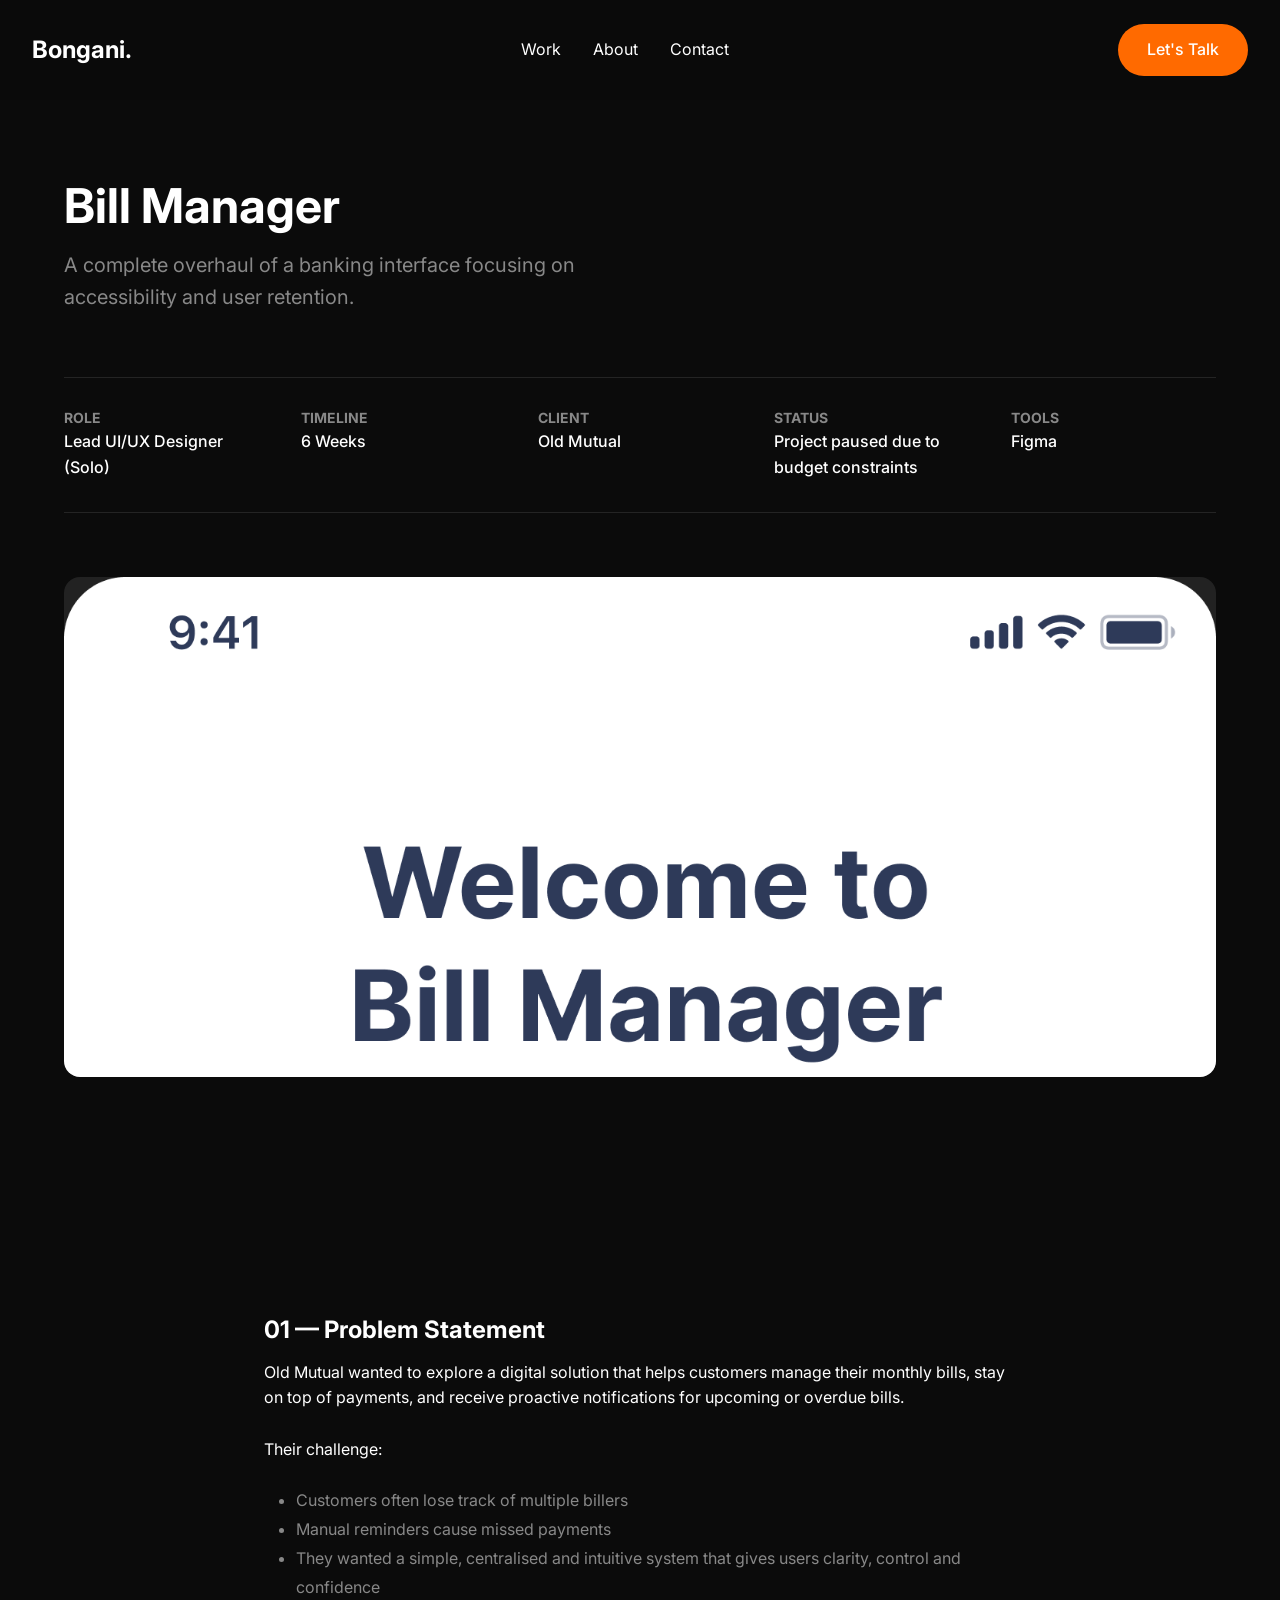
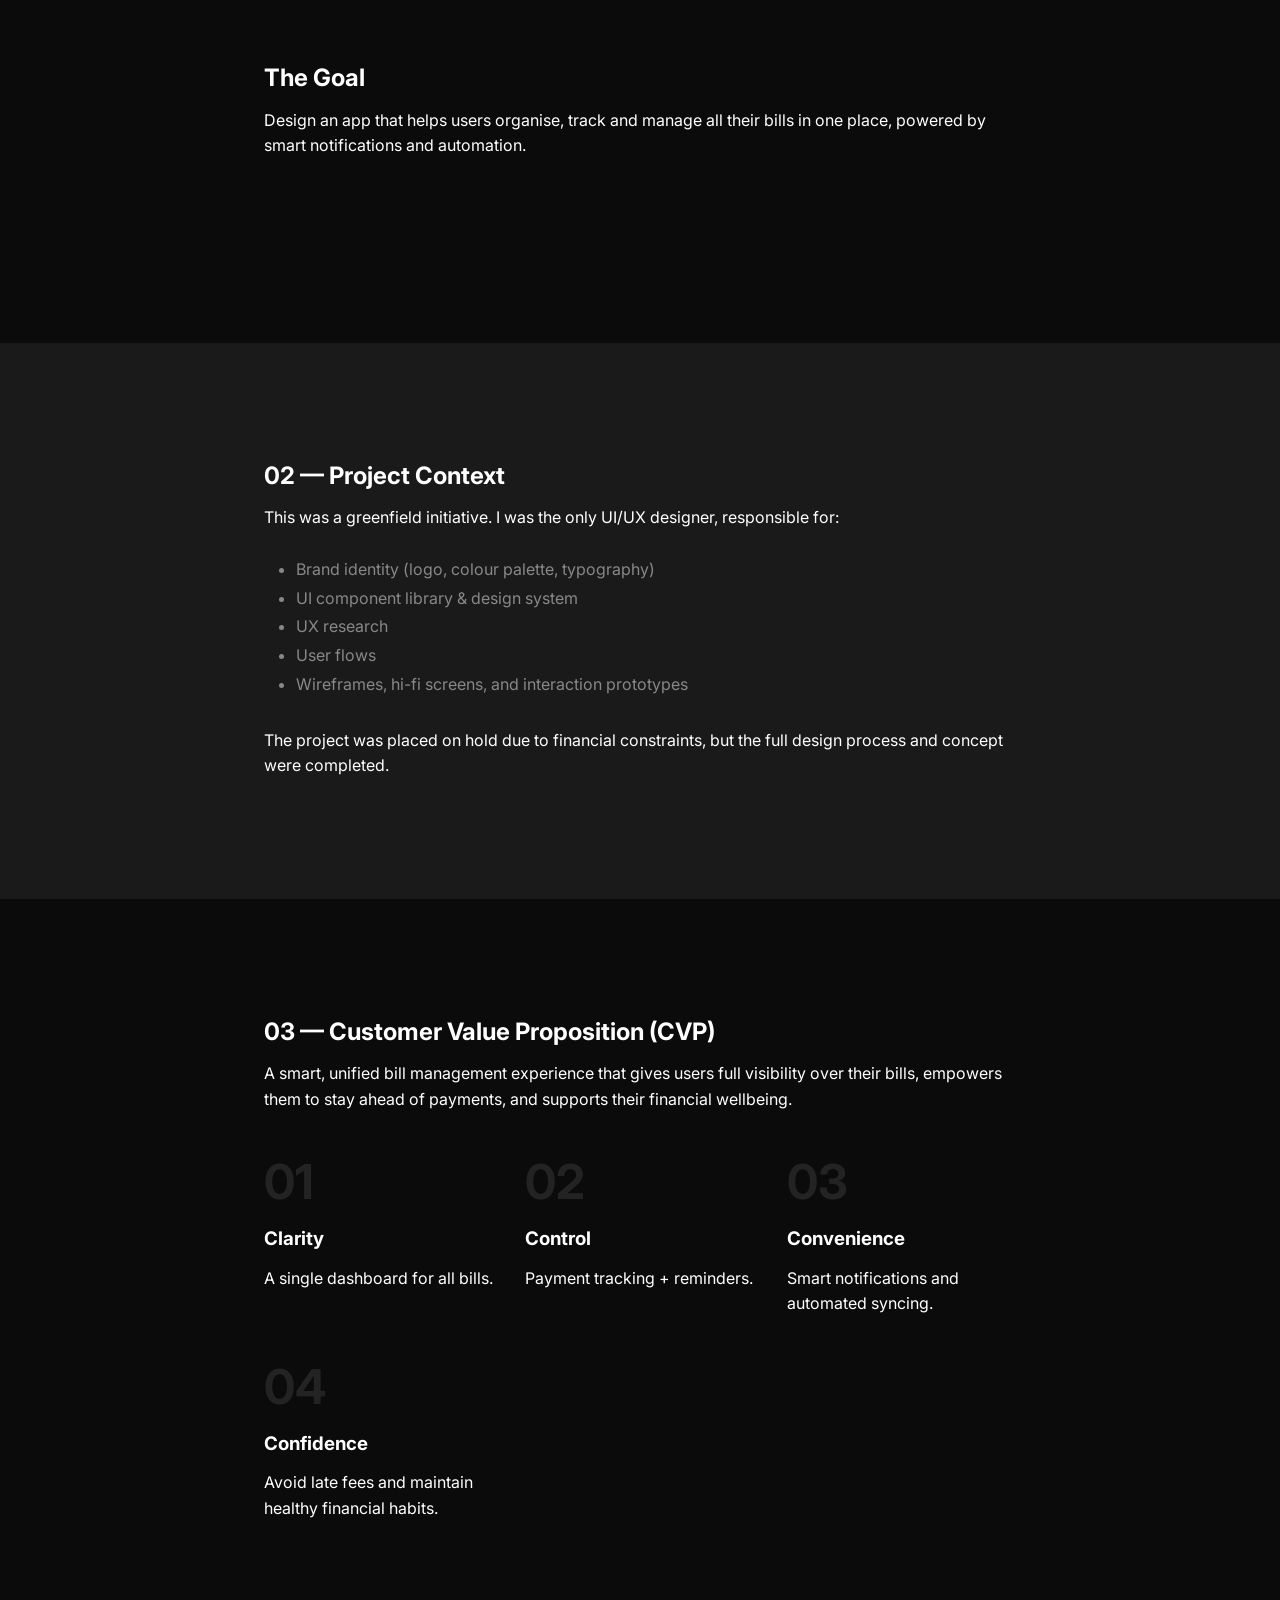
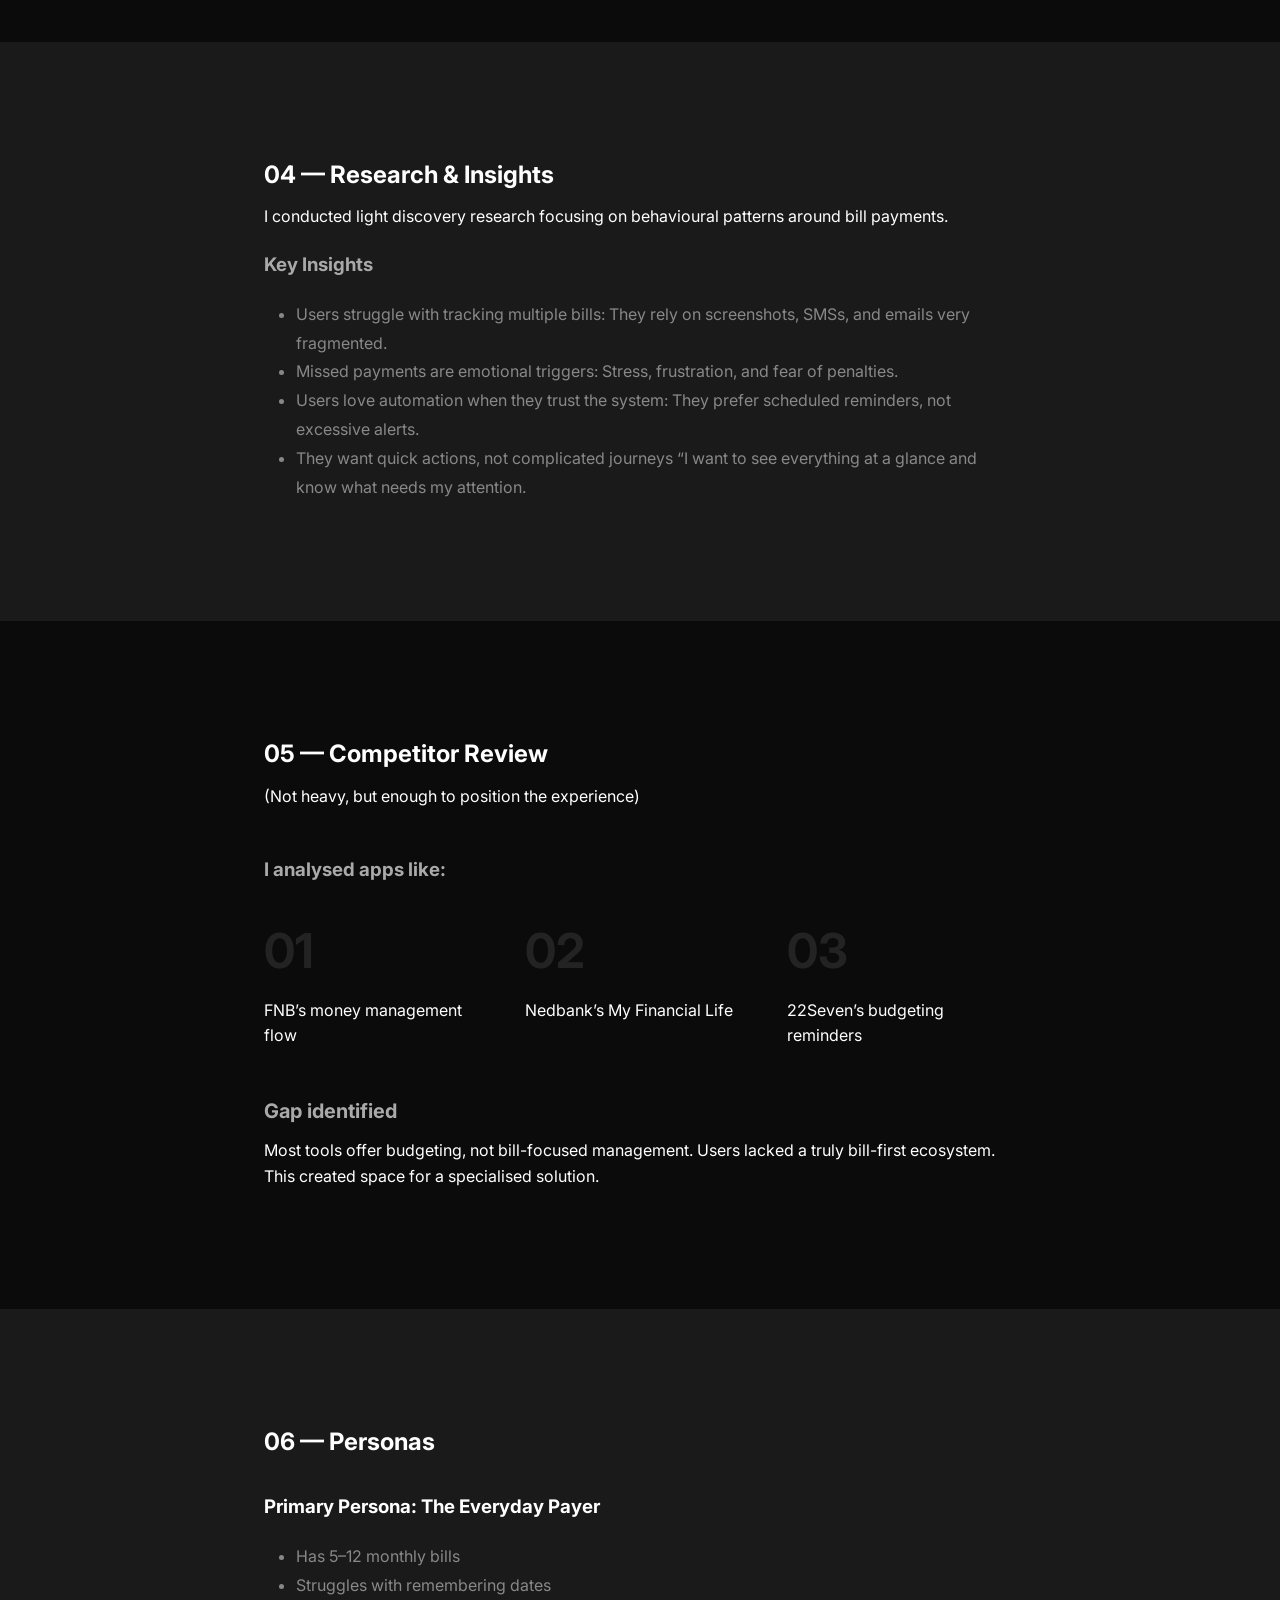
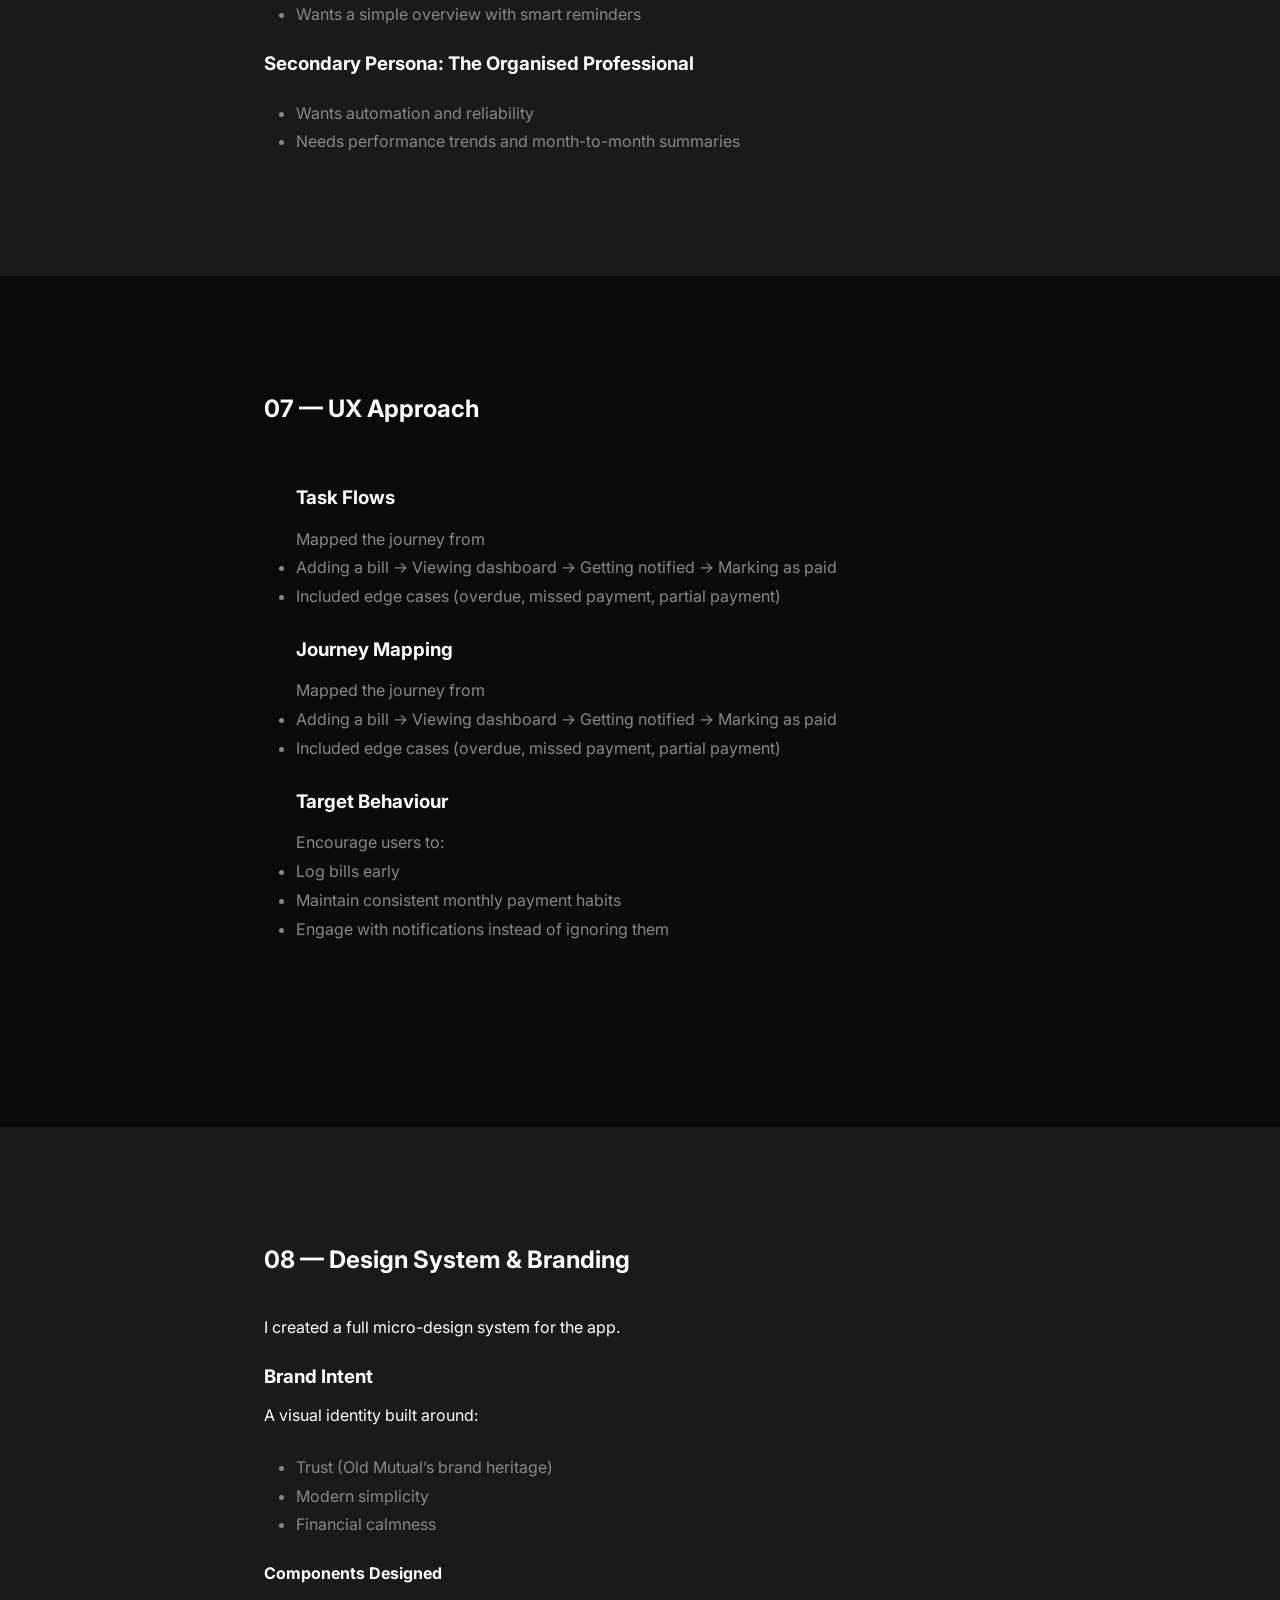
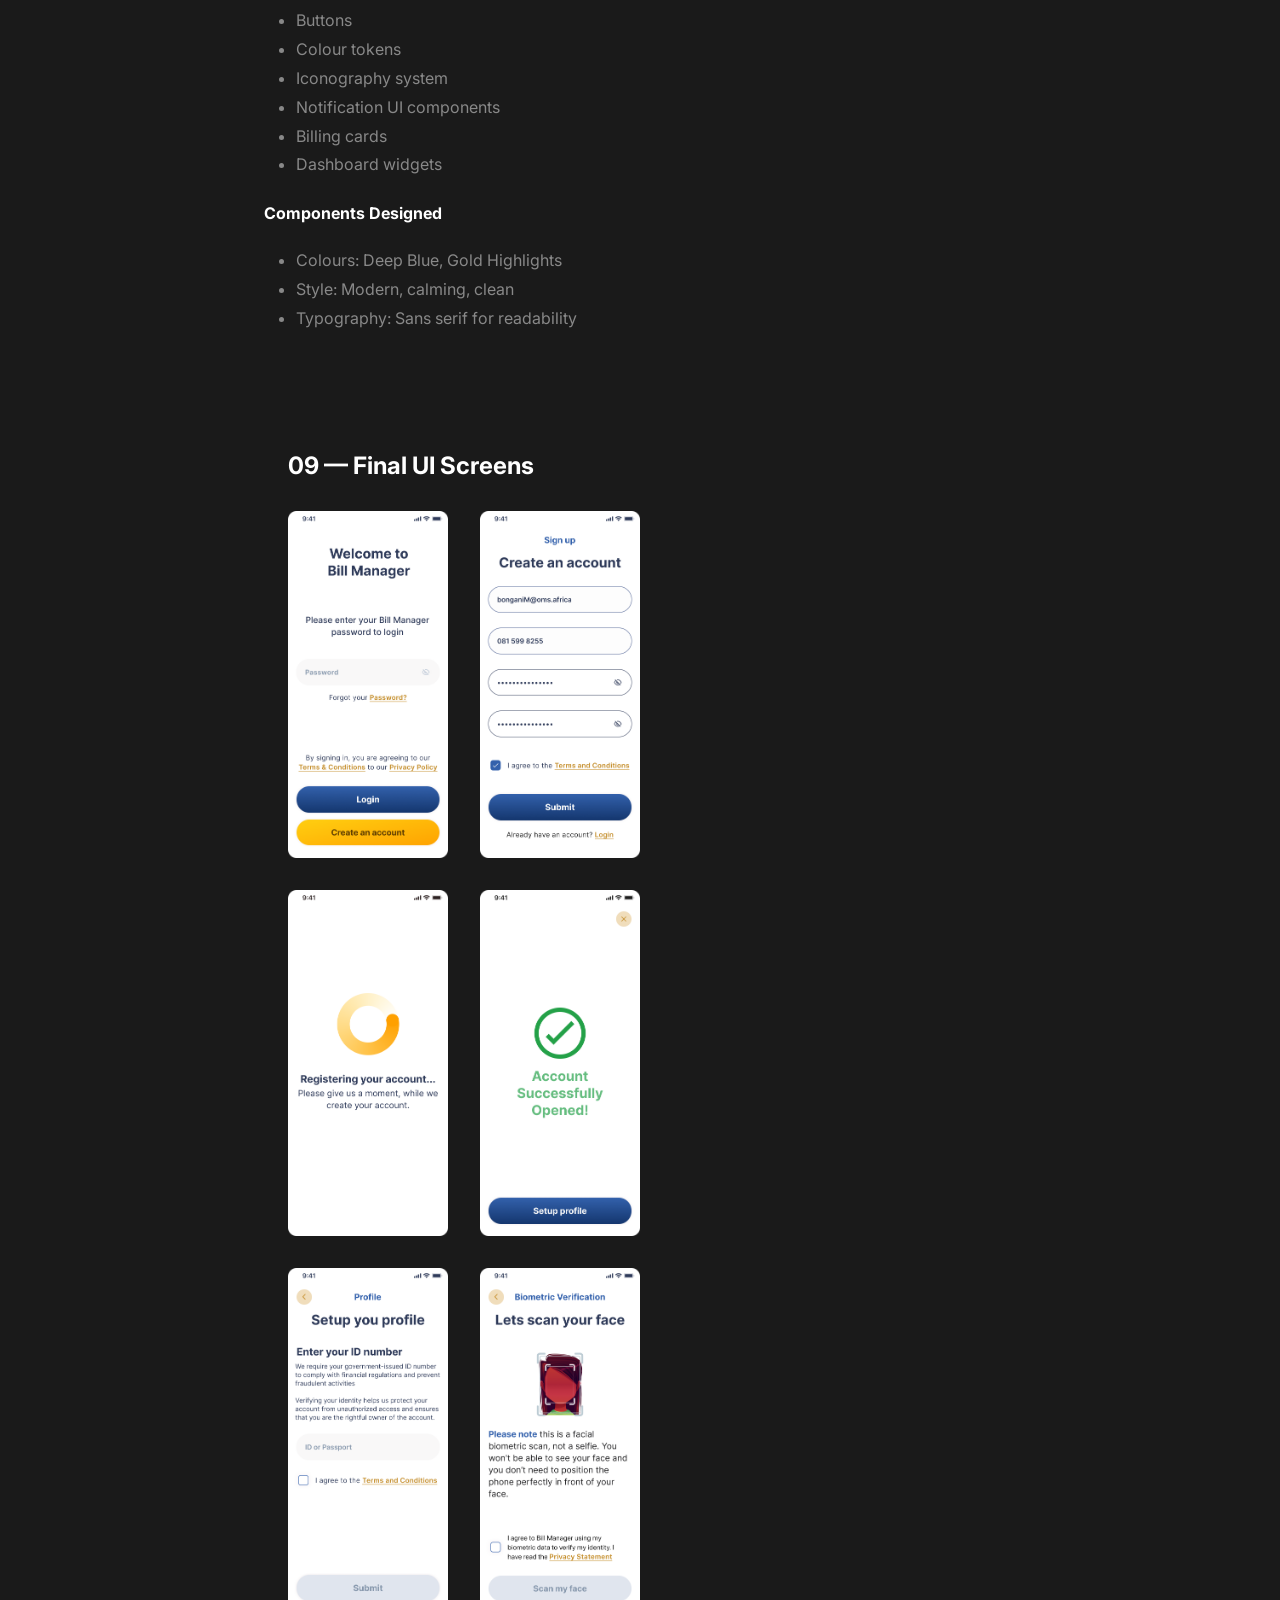
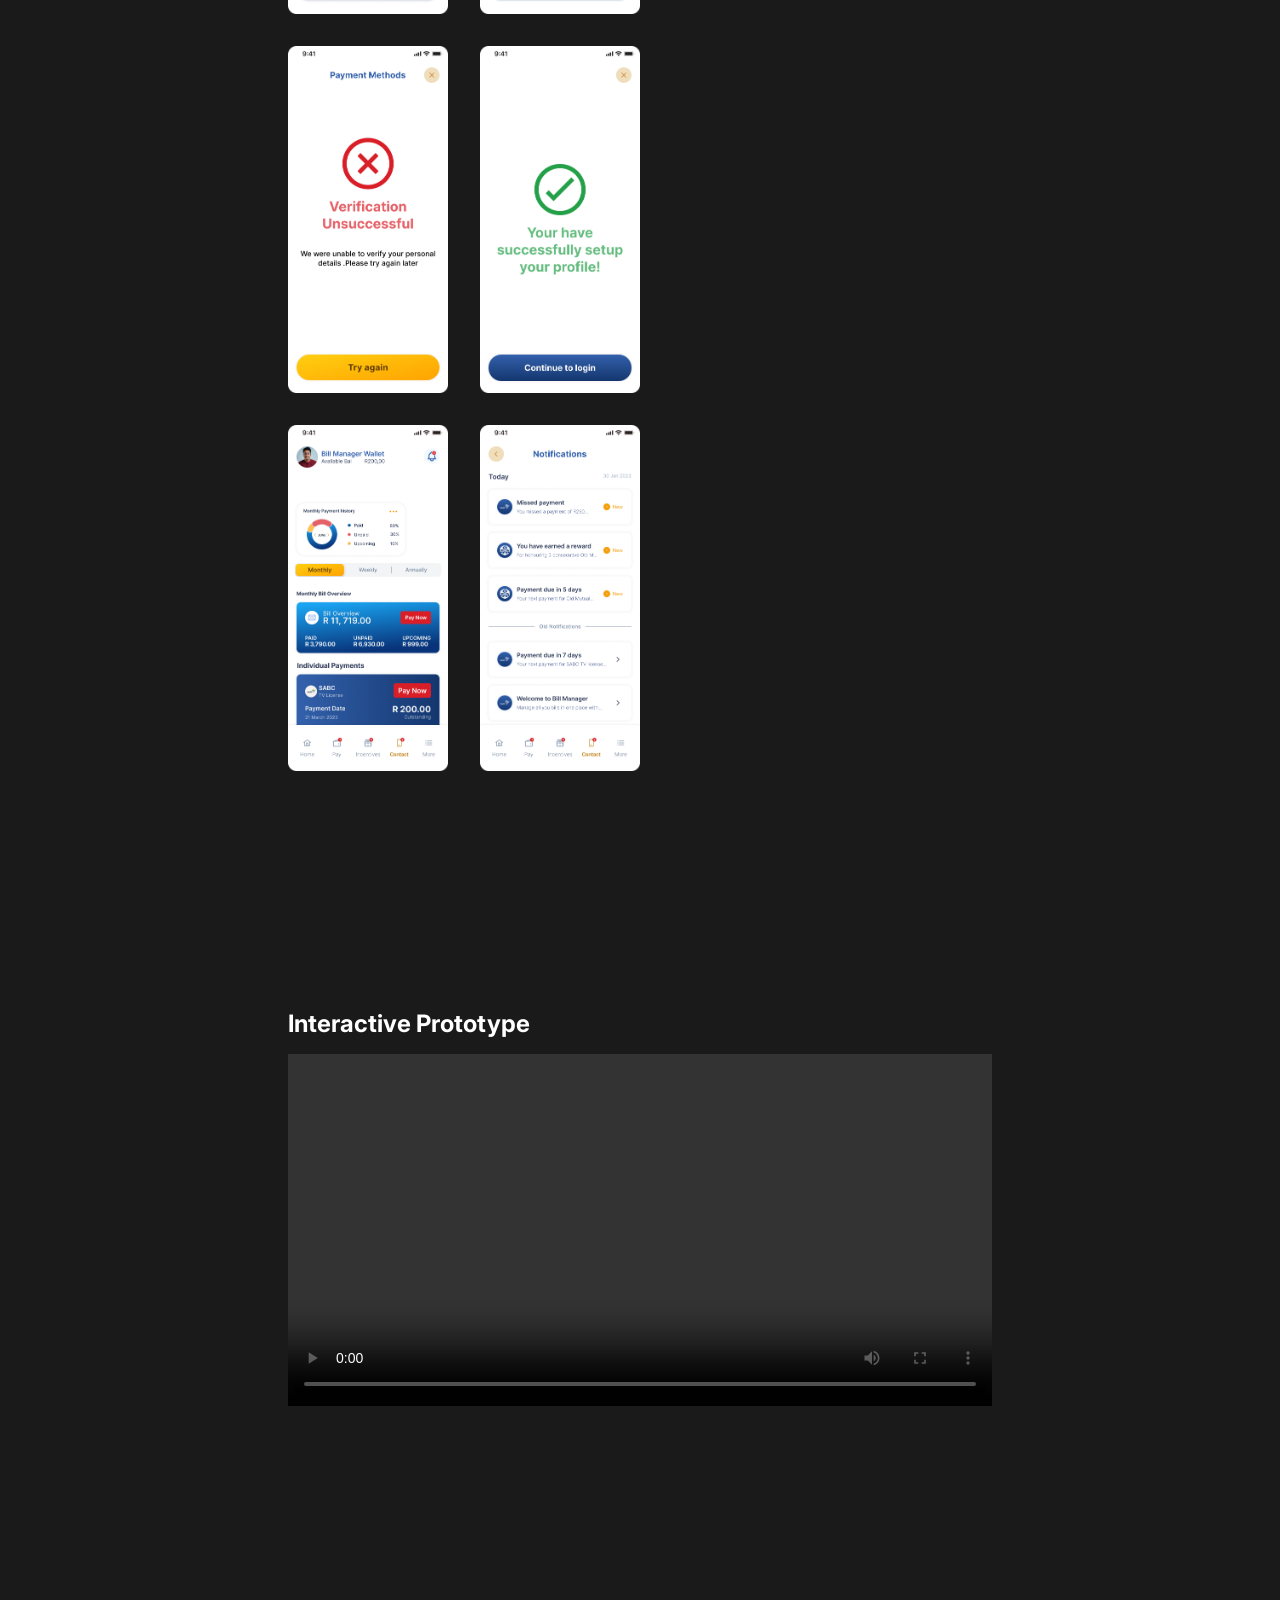
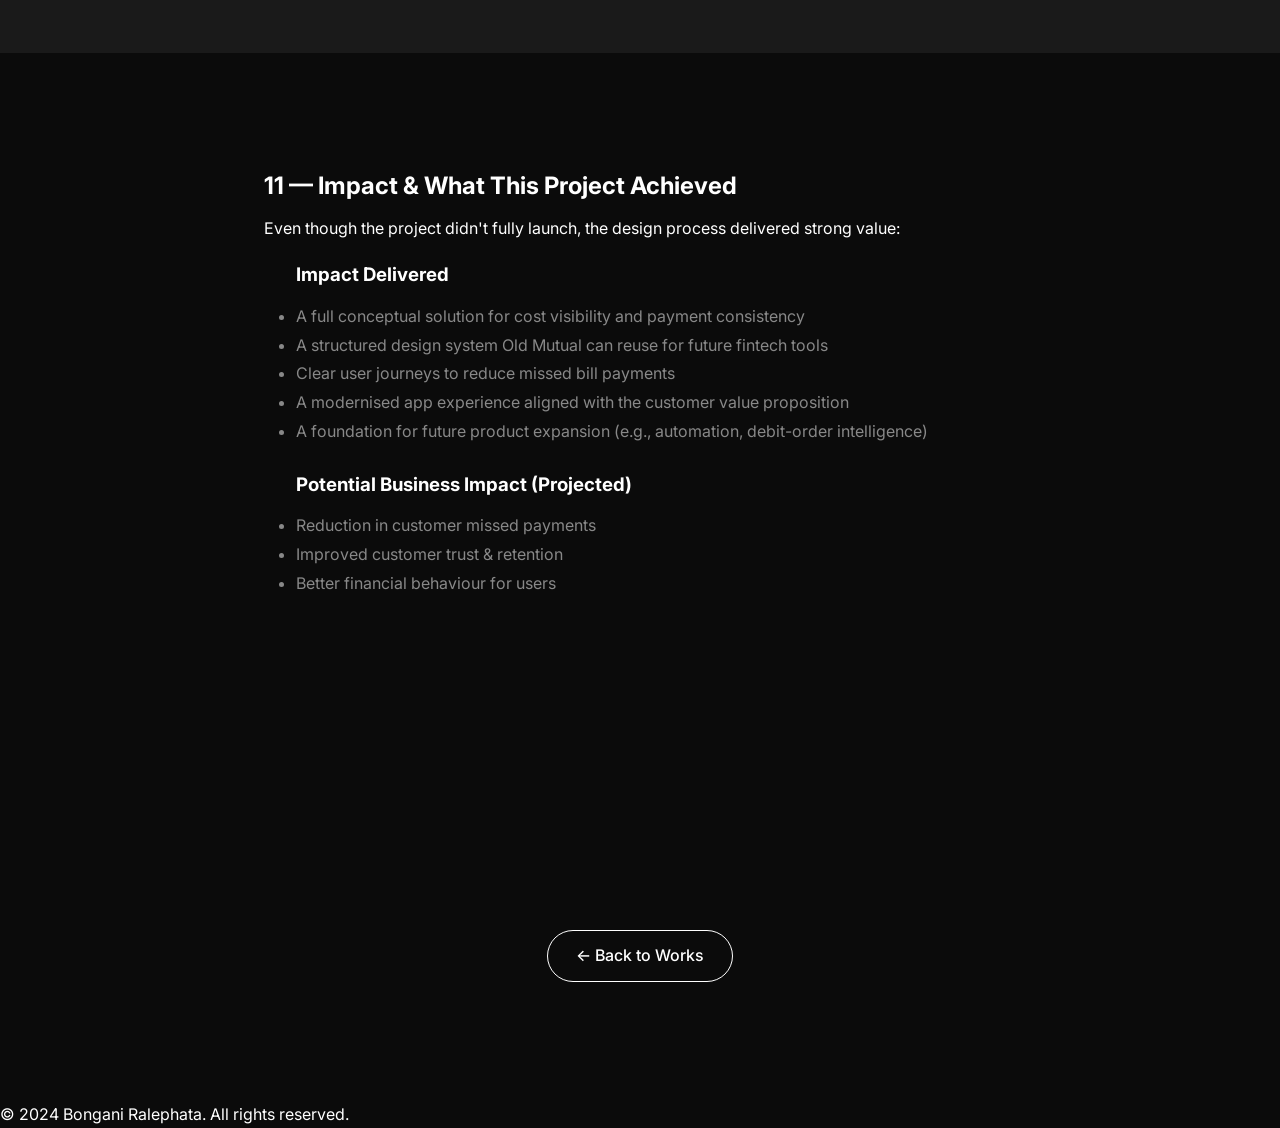
==== Bill-manager.html @ 66b3e174 "Add OBSE case study and update site content" ====
<!DOCTYPE html>
<html lang="en">

<head>
    <meta charset="UTF-8">
    <meta name="viewport" content="width=device-width, initial-scale=1.0">
    <title>Bill manager case study</title>
    <link rel="preconnect" href="https://fonts.googleapis.com">
    <link rel="preconnect" href="https://fonts.gstatic.com" crossorigin>
    <link href="https://fonts.googleapis.com/css2?family=Inter:wght@300;400;500;600;700&display=swap" rel="stylesheet">
    <link rel="stylesheet" href="css/style.css">
</head>

<body>
    <nav class="navbar">
        <div class="logo"><a href="index.html">Bongani.</a></div>
        <ul class="nav-links">
            <li><a href="index.html#work">Work</a></li>
            <li><a href="index.html#about">About</a></li>
            <li><a href="index.html#contact">Contact</a></li>
        </ul>
        <a href="index.html#contact" class="btn btn-primary">Let's Talk</a>
    </nav>

    <main id="main-content">
        <!-- Case Study Hero -->
        <header class="cs-hero">
            <div class="container">
                <h1 class="cs-title">Bill Manager</h1>
                <p class="cs-subtitle">A complete overhaul of a banking interface focusing on accessibility and user
                    retention.</p>

                <div class="cs-meta-grid">
                    <div class="cs-meta-item">
                        <h4>Role</h4>
                        <p>Lead UI/UX Designer (Solo)</p>
                    </div>
                    <div class="cs-meta-item">
                        <h4>Timeline</h4>
                        <p>6 Weeks</p>
                    </div>
                    <div class="cs-meta-item">
                        <h4>Client</h4>
                        <p>Old Mutual</p>
                    </div>
                    <div class="cs-meta-item">
                        <h4>Status</h4>
                        <p>Project paused due to budget constraints</p>
                    </div>
                    <div class="cs-meta-item">
                        <h4>Tools</h4>
                        <p>Figma</p>
                    </div>
                   
                </div>

                <div class="cs-hero-image">
                    <img src="assets/images/1.png" alt="Bill Manager Hero" loading="eager">
                </div>
            </div>
        </header>

        <!-- Project Overview -->
        <section class="cs-section">
            <div class="container cs-content-width">
                <div class="cs-block">
                    <h2>01 — Problem Statement</h2>
                    <p>Old Mutual wanted to explore a digital solution that helps customers manage their monthly bills, stay on top of payments, and receive proactive notifications for upcoming or overdue bills.
                    <br> <br>
                    Their challenge:
                        <br>
                        <ul class="cs-list">
                    <li>Customers often lose track of multiple billers</li>
                    
                    <li>Manual reminders cause missed payments</li>
                    
                    <li>They wanted a simple, centralised and intuitive system that gives users clarity, control and confidence</li>
                    </ul>
                </div>
                <div class="cs-block">
                    <h2>The Goal</h2>
                    <p>Design an app that helps users organise, track and manage all their bills in one place, powered by smart notifications and automation.</p>
                </div>
            </div>
        </section>

        <!-- 02 — Project Context -->
        <section class="cs-section bg-gray">
            <div class="container cs-content-width">
                <h2>02 — Project Context</h2>
                <p>This was a greenfield initiative. I was the only UI/UX designer, responsible for:
                    <ul class="cs-list">
                <li>Brand identity (logo, colour palette, typography)</li>
                <li>UI component library & design system</li>
                <li>UX research</li>
                <li>User flows</li>
                <li>Wireframes, hi-fi screens, and interaction prototypes</li>
                <br>
                </ul> 

                <p>The project was placed on hold due to financial constraints, but the full design process and concept were completed.</p>

                <!--<ul class="cs-list">
                    <li><strong>Navigation Clutter:</strong> Too many menu items.</li>
                    <li><strong>Hidden Fees:</strong> Users felt lack of transparency.</li>
                    <li><strong>Mobile Issues:</strong> Dashboard was unusable on smaller screens.</li>
                </ul>
                <div class="cs-image-block">
                    <div class="placeholder-img tall"></div>
                    <p class="caption">User Journey Map</p>
                </div>
            </div>-->
        </section>

        <!-- 03 — Customer Value Proposition (CVP) -->
        <section class="cs-section">
            <div class="container cs-content-width">
                <h2>03 — Customer Value Proposition (CVP)</h2>
                <p>A smart, unified bill management experience that gives users full visibility over their bills, empowers them to stay ahead of payments, and supports their financial wellbeing.</p>
                <div class="process-steps">
                    <div class="step">
                        <span class="step-number">01</span>
                        <h3>Clarity</h3>
                        <p>A single dashboard for all bills.</p>
                    </div>
                    <div class="step">
                        <span class="step-number">02</span>
                        <h3>Control</h3>
                        <p>Payment tracking + reminders.</p>
                    </div>
                    <div class="step">
                        <span class="step-number">03</span>
                        <h3>Convenience</h3>
                        <p>Smart notifications and automated syncing.</p>
                    </div>
                    <div class="step">
                        <span class="step-number">04</span>
                        <h3>Confidence</h3>
                        <p>Avoid late fees and maintain healthy financial habits.</p>
                    </div>
                </div>
            </div>
        </section>

        <!--  04 — Research & Insights -->
        <section class="cs-section bg-gray">
            <div class="container cs-content-width">
                <h2>04 — Research & Insights</h2>
                <p>I conducted light discovery research focusing on behavioural patterns around bill payments.
                    <br> <br>
                <h3 style="color: darkgray;">Key Insights</h3>
                <ul class="cs-list">
                  
                <li>Users struggle with tracking multiple bills:
                They rely on screenshots, SMSs, and emails very fragmented. </li>
                
                <li>Missed payments are emotional triggers:
                Stress, frustration, and fear of penalties.</li>

                <li>Users love automation when they trust the system:
                They prefer scheduled reminders, not excessive alerts.</li>
            
                <li>They want quick actions, not complicated journeys
                “I want to see everything at a glance and know what needs my attention.</li>
                </ul>

                </section>


                <!-- 05 — Competitor Review -->
        <section class="cs-section">
            <div class="container cs-content-width">
                <h2>05 — Competitor Review</h2>
                <p>(Not heavy, but enough to position the experience)</p>
                <br>
                <br>
                <h3 style="color: darkgray;">I analysed apps like:</h3>
                <div class="process-steps">
                    <div class="step">
                        <span class="step-number">01</span>
                        <p>FNB’s money management flow</p>
            
                    </div>
                    <div class="step">
                        <span class="step-number">02</span>
                        <p>Nedbank’s My Financial Life</p>
                        
                    </div>
                    <div class="step">
                        <span class="step-number">03</span>
                        <p>22Seven’s budgeting reminders</p>

                        
                        
                    </div>
                    
                </div>
                <br> <br>

                <h4 style="color: darkgray; font-size: 20px;"> Gap identified</h4>
                    <p> Most tools offer budgeting, not bill-focused management.
                    Users lacked a truly bill-first ecosystem.
                    This created space for a specialised solution.</p>
            </div>
            
            
                    </div>
        </section>

         <!-- Design Process 
        <section class="cs-section">
            <div class="container cs-content-width">
                <h2>Design Process</h2>
                <div class="process-steps">
                    <div class="step">
                        <span class="step-number">01</span>
                        <h3>Empathize</h3>
                        <p>User interviews & surveys.</p>
                    </div>
                    <div class="step">
                        <span class="step-number">02</span>
                        <h3>Define</h3>
                        <p>Problem statements & personas.</p>
                    </div>
                    <div class="step">
                        <span class="step-number">03</span>
                        <h3>Ideate</h3>
                        <p>Sketches & wireframing.</p>
                    </div>
                    <div class="step">
                        <span class="step-number">04</span>
                        <h3>Prototype</h3>
                        <p>High-fidelity interaction.</p>
                    </div>
                </div>
            </div>
        </section>-->

        <!-- 06 — Personas -->
        <section class="cs-section bg-gray">
            <div class="container cs-content-width">
                <h2>06 — Personas</h2>
                <br>
 
                <h3>Primary Persona: The Everyday Payer</h3>

                <ul class="cs-list">
                    <li>Has 5–12 monthly bills
                    </li>

                    <li>Struggles with remembering dates </li>

                    <li>Wants a simple overview with smart reminders</li>
                </ul>
                <br>

                <h3>Secondary Persona: The Organised Professional</h3>

                <ul class="cs-list">
                    <li>Wants automation and reliability
                    </li>

                    <li>Needs performance trends and month-to-month summaries </li></ul>
                <!--<div class="cs-image-block">
                    <div class="placeholder-img tall"></div>
                    <p class="caption">User Journey Map</p>
                </div>-->
            </div>
        </section>

        <!-- 07 — UX Approach -->
        <section class="cs-section">
            <div class="container cs-content-width">
                <div class="cs-block">
                    <h2>07 — UX Approach</h2>
                    <br>
                <ul class="cs-list">
                    <h3 style="color: white;">Task Flows</h3>
                    <p>Mapped the journey from</p>
                    <li>Adding a bill → Viewing dashboard → Getting notified → Marking as paid
                    </li>

                    <li>Included edge cases (overdue, missed payment, partial payment)</li>
                    <br>

                    <h3 style="color: white;">Journey Mapping</h3>
                    <p>Mapped the journey from</p>
                    <li>Adding a bill → Viewing dashboard → Getting notified → Marking as paid
                    </li>

                    <li>Included edge cases (overdue, missed payment, partial payment)</li>
                    <br>

                    <h3 style="color: white;">Target Behaviour</h3>
                    <p>Encourage users to:</p>
                    <li>Log bills early
                    </li>

                    <li>Maintain consistent monthly payment habits</li>
                    <li>Engage with notifications instead of ignoring them</li>

                </ul>
            </div>
        </section>

        <!-- 08 — Design System & Branding -->
        <section class="cs-section bg-gray">
            <div class="container cs-content-width">
                <h2>08 — Design System & Branding</h2>
                <br>
                <p>I created a full micro-design system for the app.
                    <br>
                    <br>
                     <h3>Brand Intent</h3>
                     
                    <p>A visual identity built around:</p>
                    
                    <ul class="cs-list">
                        <li>Trust (Old Mutual’s brand heritage)</li>
                        <li>Modern simplicity</li>
                        <li>Financial calmness</li>  
                    </ul>
                    <br>
                    <h4> Components Designed </h4>
                
                    <ul class="cs-list">
                        <li>Buttons</li>
                        <li>Colour tokens</li>
                        <li>Iconography system</li>
                        <li>Notification UI components</li>
                        <li>Billing cards</li>
                        <li>Dashboard widgets</li>  
                    </ul>
                    <br>
                    <h4> Components Designed </h4>
                    
                    <ul class="cs-list">
                        <li>Colours: Deep Blue, Gold Highlights</li>
                        <li>Style: Modern, calming, clean</li>
                        <li>Typography: Sans serif for readability</li>  
                    </ul>

        

        <!-- Visual Design & Screens -->
        <section class="cs-section">
            <div class="container">
                <h2>09 — Final UI Screens</h2>
                <div class="cs-gallery" style="width: 100%;" >
                    <img style="width: 200%;" src="assets/images/1.png">

                    <img style="width: 150%;" src="assets/images/2.png">

                    <img style="width: 100%;" src="assets/images/3.png">

                    <img style="width: 100%;" src="assets/images/4.png">

                    <img style="width: 100%;" src="assets/images/5.png">
                    <img style="width: 100%;" src="assets/images/6.png">
                    <img style="width: 100%;" src="assets/images/7.png">
                    <img style="width: 100%;" src="assets/images/8.png">
                    <img style="width: 100%;" src="assets/images/9.png">
                    <img style="width: 100%;" src="assets/images/10.png">
                
                </div>
                   
            </div>
        </section>

        <!-- Video Prototype -->
        <section class="cs-section bg-gray">
            <div class="container cs-content-width">
                <h2>Interactive Prototype</h2>
                <video controls width="100%">
  <source src="assets/images/Recording 2025-12-11 125152.mp4" type="video/mp4">
  Your browser does not support the video tag.
</video>
                
                    
                </div>
               
            </div>
        </section>

        

        <!-- 11 — Impact & What This Project Achieved -->
        <section class="cs-section">
            <div class="container cs-content-width">
                <div class="cs-block">
                    <h2>11 — Impact & What This Project Achieved</h2>
                    <p>Even though the project didn't fully launch, the design process delivered strong value:</p>
                    

                <ul class="cs-list">
                    <h3 style="color: white;">Impact Delivered</h3>
                    
                    <li>A full conceptual solution for cost visibility and payment consistency
                    </li>

                    <li>A structured design system Old Mutual can reuse for future fintech tools</li>
                    <li>Clear user journeys to reduce missed bill payments</li>
                    <li>A modernised app experience aligned with the customer value proposition</li>
                    <li>A foundation for future product expansion (e.g., automation, debit-order intelligence)</li>
                    <br>

                    <h3 style="color: white;">Potential Business Impact (Projected)</h3>
                    
                    <li>Reduction in customer missed payments
                    </li>

                    <li>Improved customer trust & retention</li>
                    <li>Better financial behaviour for users</li>
                    <br>

                </ul>
            </div>
        </section>

        <!-- Results
        <section class="cs-section">
            <div class="container cs-content-width">
                <h2>12 — Reflection</h2>
                <p>This project allowed me to:</p>
                <div class="results-grid">
                    <div class="result-card">
                        <span class="result-value">Lead a digital product from concept → research → system design → prototyping</span>
                        <span class="result-label">User Activation</span>
                    </div>
                    <div class="result-card">
                        <span class="result-value">-18%</span>
                        <span class="result-label">Drop-off Rate</span>
                    </div>
                    <div class="result-card">
                        <span class="result-value">4.8/5</span>
                        <span class="result-label">Customer Satisfaction</span>
                    </div>
                </div>
            </div>
        </section>-->





        <!-- Navigation -->
        <section class="cs-nav-footer">
            <div class="container">
                <a href="index.html#work" class="btn btn-outline">&larr; Back to Works</a>
            </div>
        </section>
    </main>

    <footer>
        <p>&copy; 2024 Bongani Ralephata. All rights reserved.</p>
    </footer>

    <script src="js/script.js"></script>
</body>

</html>
---- css/style.css ----
:root {
    /* Color Palette */
    --color-black: #0B0B0B;
    --color-white: #FFFFFF;
    --color-orange: #FF6A00;
    --color-gray-dark: #1A1A1A;
    --color-gray-light: #F4F4F4;
    --color-text-dim: #888888;

    /* Typography */
    --font-main: 'Inter', sans-serif;
    --font-heading-line-height: 1.1;
    --font-body-line-height: 1.6;

    /* Spacing */
    --spacing-xs: 8px;
    --spacing-sm: 16px;
    --spacing-md: 24px;
    --spacing-lg: 32px;
    --spacing-xl: 64px;
    --spacing-xxl: 120px;

    /* Layout */
    --container-max-width: 1200px;
    --border-radius-sm: 8px;
    --border-radius-md: 16px;
    --transition-speed: 0.3s;
}

/* Reset & Base Styles */
*,
*::before,
*::after {
    margin: 0;
    padding: 0;
    box-sizing: border-box;
}

html {
    scroll-behavior: smooth;
    font-size: 16px;
}

body {
    background-color: var(--color-black);
    color: var(--color-white);
    font-family: var(--font-main);
    line-height: var(--font-body-line-height);
    overflow-x: hidden;
    -webkit-font-smoothing: antialiased;
}

a {
    text-decoration: none;
    color: inherit;
    transition: color var(--transition-speed) ease;
}

ul {
    list-style: none;
}

img {
    max-width: 100%;
    display: block;
}

/* Container Utility */
.container {
    max-width: var(--container-max-width);
    margin: 0 auto;
    padding: 0 var(--spacing-md);
}

/* Scroll Reveal Utility */
.reveal {
    opacity: 0;
    transform: translateY(30px);
    transition: all 0.8s ease-out;
}

.reveal.active {
    opacity: 1;
    transform: translateY(0);
}

/* Typography Utilities */
h1,
h2,
h3,
h4,
h5,
h6 {
    line-height: var(--font-heading-line-height);
    font-weight: 700;
    margin-bottom: var(--spacing-sm);
}

.text-orange {
    color: var(--color-orange);
}

/* Button Component */
.btn {
    display: inline-block;
    padding: 12px 28px;
    font-weight: 500;
    border-radius: 100px;
    cursor: pointer;
    transition: all var(--transition-speed) ease;
    border: 1px solid transparent;
}

.btn-primary {
    background-color: var(--color-orange);
    color: var(--color-white);
}

.btn-primary:hover {
    background-color: #e65c00;
    transform: translateY(-2px);
}

.btn-outline {
    background-color: transparent;
    border-color: var(--color-white);
    color: var(--color-white);
}

.btn-outline:hover {
    background-color: var(--color-white);
    color: var(--color-black);
    transform: translateY(-2px);
}

/* Navbar (Basic) */
.navbar {
    display: flex;
    justify-content: space-between;
    align-items: center;
    padding: var(--spacing-md) var(--spacing-lg);
    position: fixed;
    top: 0;
    left: 0;
    width: 100%;
    background-color: rgba(11, 11, 11, 0.9);
    backdrop-filter: blur(10px);
    z-index: 1000;
}

.logo {
    font-size: 1.5rem;
    font-weight: 700;
}

.nav-links {
    display: flex;
    gap: var(--spacing-lg);
}

.nav-links a:hover {
    color: var(--color-orange);
}

/* Sections */
section {
    padding: var(--spacing-xxl) 0;
}

/* Hero Section */
.hero-section {
    padding-top: 160px;
    /* Offset for fixed navbar */
    min-height: 100vh;
    display: flex;
    align-items: center;
    position: relative;
    overflow: hidden;
}

.hero-container {
    display: grid;
    grid-template-columns: 1.2fr 0.8fr;
    gap: var(--spacing-xl);
    align-items: center;
    width: 100%;
}

.hero-title {
    font-size: 3.5rem;
    line-height: 1.1;
    margin-bottom: var(--spacing-md);
    letter-spacing: -1px;
}

.hero-subtitle {
    font-size: 1.25rem;
    color: var(--color-text-dim);
    margin-bottom: var(--spacing-lg);
    max-width: 500px;
    font-weight: 300;
}

.hero-actions {
    display: flex;
    gap: var(--spacing-sm);
}

/* Hero Visual Animation */
.hero-visual {
    position: relative;
    height: 500px;
    display: flex;
    justify-content: center;
    align-items: center;
    perspective: 1000px;
}

.floating-ui-card {
    position: absolute;
    background: rgba(255, 255, 255, 0.05);
    border: 1px solid rgba(255, 255, 255, 0.1);
    backdrop-filter: blur(10px);
    border-radius: var(--border-radius-md);
    box-shadow: 0 20px 40px rgba(0, 0, 0, 0.4);
    width: 280px;
    height: 180px;
    padding: var(--spacing-sm);
    display: flex;
    flex-direction: column;
    gap: 10px;
}

.ui-header {
    height: 12px;
    width: 40%;
    background: rgba(255, 255, 255, 0.2);
    border-radius: 4px;
}

.ui-body {
    height: 60px;
    width: 100%;
    background: rgba(255, 255, 255, 0.1);
    border-radius: 4px;
}

.ui-content-lines {
    height: 8px;
    width: 80%;
    background: rgba(255, 255, 255, 0.15);
    border-radius: 4px;
    margin-top: 8px;
    box-shadow: 0 14px 0 rgba(255, 255, 255, 0.15),
        0 28px 0 rgba(255, 255, 255, 0.15);
}

/* Specific Card Animations */
.card-1 {
    z-index: 3;
    animation: float1 6s ease-in-out infinite;
    top: 20%;
    left: 10%;
    border: 1px solid rgba(255, 106, 0, 0.3);
    /* Subtle orange tint */
}

.card-2 {
    z-index: 2;
    animation: float2 7s ease-in-out infinite;
    top: 40%;
    right: 15%;
    transform: scale(0.9);
    opacity: 0.7;
}

.card-3 {
    z-index: 1;
    animation: float3 8s ease-in-out infinite;
    bottom: 15%;
    left: 25%;
    transform: scale(0.8);
    opacity: 0.4;
}

@keyframes float1 {

    0%,
    100% {
        transform: translateY(0) rotate(-2deg);
    }

    50% {
        transform: translateY(-20px) rotate(2deg);
    }
}

@keyframes float2 {

    0%,
    100% {
        transform: translateY(0) scale(0.9) rotate(3deg);
    }

    50% {
        transform: translateY(-25px) scale(0.9) rotate(-1deg);
    }
}

@keyframes float3 {

    0%,
    100% {
        transform: translateY(0) scale(0.8) rotate(5deg);
    }

    50% {
        transform: translateY(-15px) scale(0.8) rotate(2deg);
    }
}

/* Projects Section */
.section-title {
    font-size: 2.5rem;
    margin-bottom: var(--spacing-xl);
    border-bottom: 1px solid rgba(255, 255, 255, 0.1);
    padding-bottom: var(--spacing-md);
    display: inline-block;
}

.projects-grid {
    display: grid;
    grid-template-columns: repeat(auto-fit, minmax(350px, 1fr));
    gap: var(--spacing-lg);
}

.project-card {
    display: block;
    background: var(--color-gray-dark);
    border-radius: var(--border-radius-md);
    overflow: hidden;
    transition: transform var(--transition-speed) ease, box-shadow var(--transition-speed) ease;
    border: 1px solid transparent;
}

.project-card:hover {
    transform: translateY(-8px);
    box-shadow: 0 20px 40px rgba(0, 0, 0, 0.3);
    border-color: rgba(255, 255, 255, 0.1);
}

/* Project Images */
.project-image {
    height: 300px;
    background-color: #222;
    overflow: hidden;
}

.project-image img {
    width: 100%;
    height: 100%;
    object-fit: cover;
    transition: transform 0.5s ease;
}

.project-card:hover .project-image img {
    transform: scale(1.05);
}

.project-info {
    padding: var(--spacing-lg);
}

.project-title {
    font-size: 1.5rem;
    margin-bottom: var(--spacing-xs);
    color: var(--color-white);
}

.project-desc {
    color: var(--color-text-dim);
    margin-bottom: var(--spacing-md);
    line-height: 1.5;
}

.project-link {
    color: var(--color-orange);
    font-weight: 500;
    font-size: 0.9rem;
    display: inline-flex;
    align-items: center;
    gap: 5px;
}

/* About Section */
.about-container {
    display: grid;
    grid-template-columns: 1.2fr 0.8fr;
    gap: var(--spacing-xl);
    align-items: center;
}

.about-text {
    font-size: 1.125rem;
    color: var(--color-text-dim);
    margin-bottom: var(--spacing-lg);
    max-width: 600px;
}

.skills-list {
    display: flex;
    flex-wrap: wrap;
    gap: var(--spacing-sm);
}

.skills-list li {
    background: rgba(255, 255, 255, 0.05);
    border: 1px solid rgba(255, 255, 255, 0.1);
    padding: 8px 16px;
    border-radius: 100px;
    font-size: 0.9rem;
    transition: all var(--transition-speed) ease;
}

.skills-list li:hover {
    background: rgba(255, 106, 0, 0.2);
    border-color: var(--color-orange);
}

.about-image {
    display: flex;
    justify-content: center;
}

.portrait-img {
    width: 300px;
    height: 400px;
    object-fit: cover;
    border-radius: var(--border-radius-md);
    position: relative;
    box-shadow: 0 20px 40px rgba(0, 0, 0, 0.3);
}

/* Contact Section */
.contact-container {
    max-width: 800px;
}

.contact-text {
    color: var(--color-text-dim);
    margin-bottom: var(--spacing-lg);
}

.contact-form {
    display: grid;
    gap: var(--spacing-md);
    margin-bottom: var(--spacing-xl);
}

.form-group input,
.form-group textarea {
    width: 100%;
    padding: 16px;
    background: rgba(255, 255, 255, 0.05);
    border: 1px solid rgba(255, 255, 255, 0.1);
    border-radius: var(--border-radius-sm);
    color: var(--color-white);
    font-family: var(--font-main);
    font-size: 1rem;
    transition: border-color var(--transition-speed);
}

.form-group input:focus,
.form-group textarea:focus {
    outline: none;
    border-color: var(--color-orange);
}

.social-links {
    display: flex;
    gap: var(--spacing-lg);
    margin-top: var(--spacing-lg);
}

.social-link {
    color: var(--color-text-dim);
    font-weight: 500;
}

.social-link:hover {
    color: var(--color-orange);
}

/* Case Study Styles */
.cs-hero {
    padding-top: 180px;
    padding-bottom: var(--spacing-xxl);
}

.cs-title {
    font-size: 3rem;
    max-width: 800px;
}

.cs-subtitle {
    font-size: 1.25rem;
    color: var(--color-text-dim);
    max-width: 600px;
    margin-bottom: var(--spacing-xl);
}

.cs-meta-grid {
    display: grid;
    grid-template-columns: repeat(auto-fit, minmax(150px, 1fr));
    gap: var(--spacing-lg);
    margin-bottom: var(--spacing-xl);
    border-top: 1px solid rgba(255, 255, 255, 0.1);
    border-bottom: 1px solid rgba(255, 255, 255, 0.1);
    padding: var(--spacing-lg) 0;
}

.cs-meta-item h4 {
    font-size: 0.875rem;
    text-transform: uppercase;
    color: var(--color-text-dim);
    margin-bottom: 4px;
}

.cs-meta-item p {
    font-weight: 500;
}

.cs-hero-image {
    width: 100%;
    height: 500px;
    border-radius: var(--border-radius-md);
    overflow: hidden;
    margin-top: var(--spacing-xl);
    background: #222;
}

.placeholder-hero-img {
    width: 100%;
    height: 100%;
    background: linear-gradient(to bottom, #222, #111);
}

.cs-section {
    padding: var(--spacing-xxl) 0;
}

.cs-content-width {
    max-width: 800px;
    margin: 0 auto;
}

.bg-gray {
    background-color: var(--color-gray-dark);
}

.cs-block {
    margin-bottom: var(--spacing-xl);
}

.cs-list {
    list-style: disc;
    margin-left: var(--spacing-lg);
    margin-top: var(--spacing-md);
    color: var(--color-text-dim);
    line-height: 1.8;
}

.cs-list strong {
    color: var(--color-white);
}

.cs-image-block {
    margin-top: var(--spacing-lg);
}

.caption {
    text-align: center;
    font-size: 0.875rem;
    color: var(--color-text-dim);
    margin-top: var(--spacing-xs);
}

.process-steps {
    display: grid;
    grid-template-columns: repeat(auto-fit, minmax(200px, 1fr));
    gap: var(--spacing-lg);
    margin-top: var(--spacing-lg);
}

.step-number {
    display: block;
    font-size: 3rem;
    font-weight: 700;
    color: rgba(255, 255, 255, 0.1);
    margin-bottom: var(--spacing-xs);
}

.cs-gallery {
    display: grid;
    grid-template-columns: repeat(2, minmax(20px, 1fr));
    gap: var(--spacing-lg);
    margin-top: var(--spacing-lg);
    padding-right:50%;
   
}

.cs-gallery-item {
    height: 400px;
    background: #222;
    border-radius: var(--border-radius-sm);
}

.video-placeholder {
    width: 100%;
    aspect-ratio: 16/9;
    background: #000;
    display: flex;
    justify-content: center;
    align-items: center;
    border-radius: var(--border-radius-md);
    margin: var(--spacing-lg) 0;
    border: 1px solid rgba(255, 255, 255, 0.1);
}

.center-btn {
    display: flex;
    justify-content: center;
    margin-top: var(--spacing-md);
}

.results-grid {
    display: grid;
    grid-template-columns: repeat(auto-fit, minmax(200px, 1fr));
    gap: var(--spacing-lg);
    margin-top: var(--spacing-lg);
}

.result-card {
    background: rgba(255, 255, 255, 0.05);
    padding: var(--spacing-lg);
    border-radius: var(--border-radius-md);
    text-align: center;
}

.result-value {
    display: block;
    font-size: 2.5rem;
    font-weight: 700;
    color: var(--color-orange);
    margin-bottom: var(--spacing-xs);
}

.result-label {
    color: var(--color-text-dim);
}

.cs-nav-footer {
    padding: var(--spacing-xxl) 0;
    text-align: center;
}

/* Responsive */
@media (max-width: 900px) {
    .hero-container {
        grid-template-columns: 1fr;
        text-align: center;
    }

    .hero-visual {
        display: none;
        /* Hide complex animation on mobile for cleaner look or simplify */
    }

    .hero-subtitle {
        margin: 0 auto 32px;
    }

    .hero-actions {
        justify-content: center;
    }
}
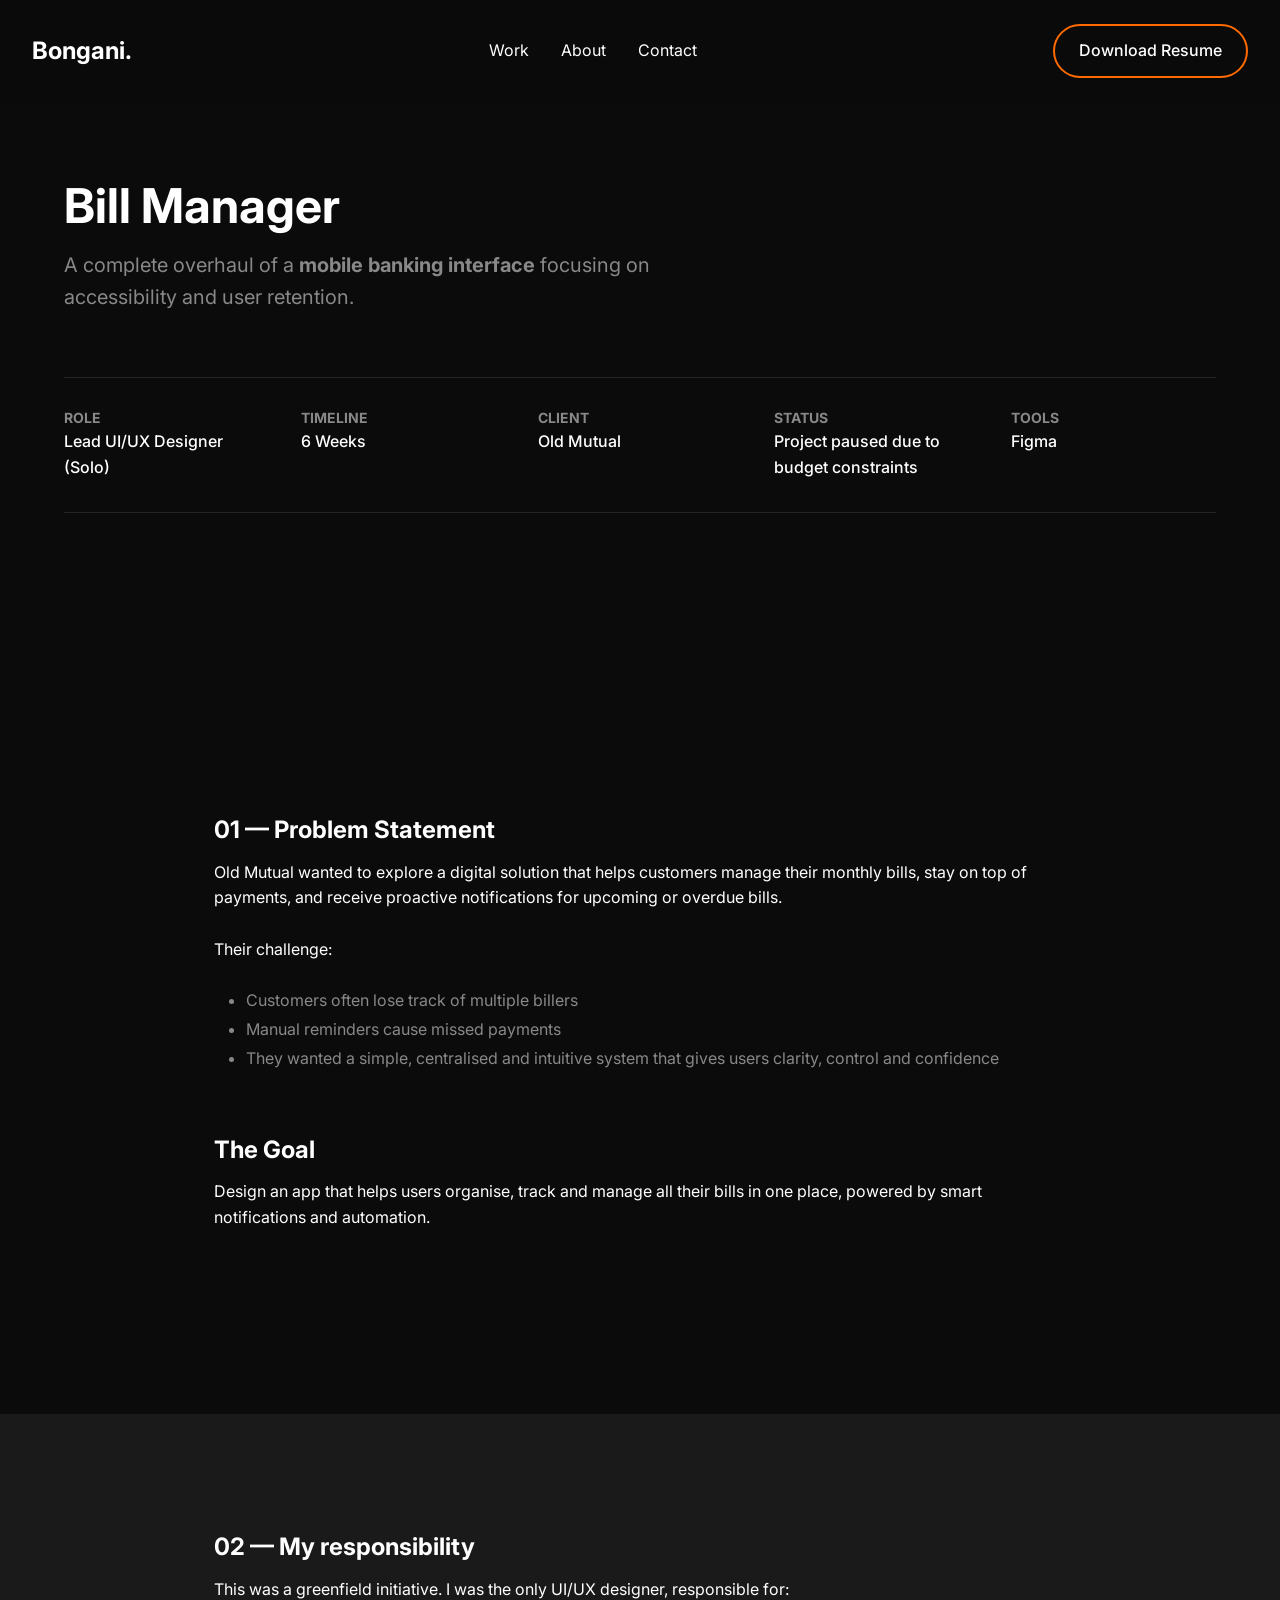
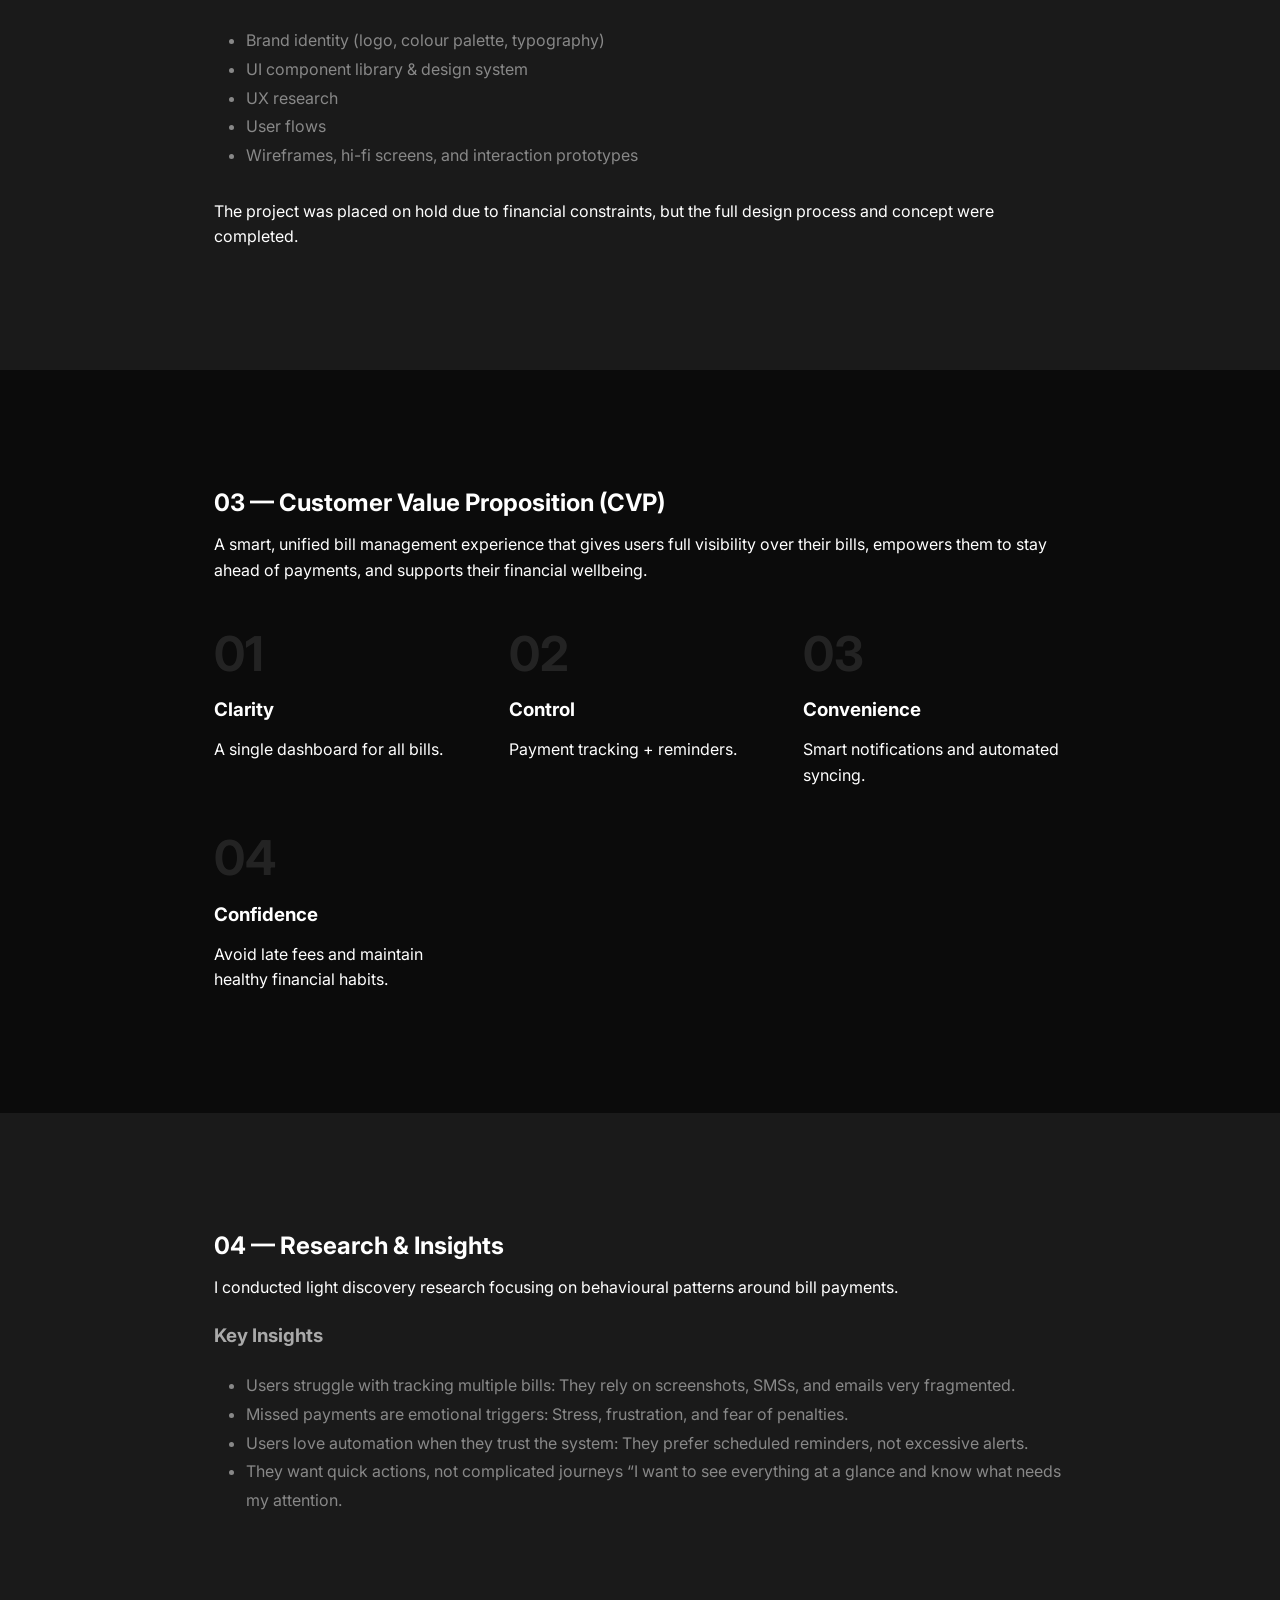
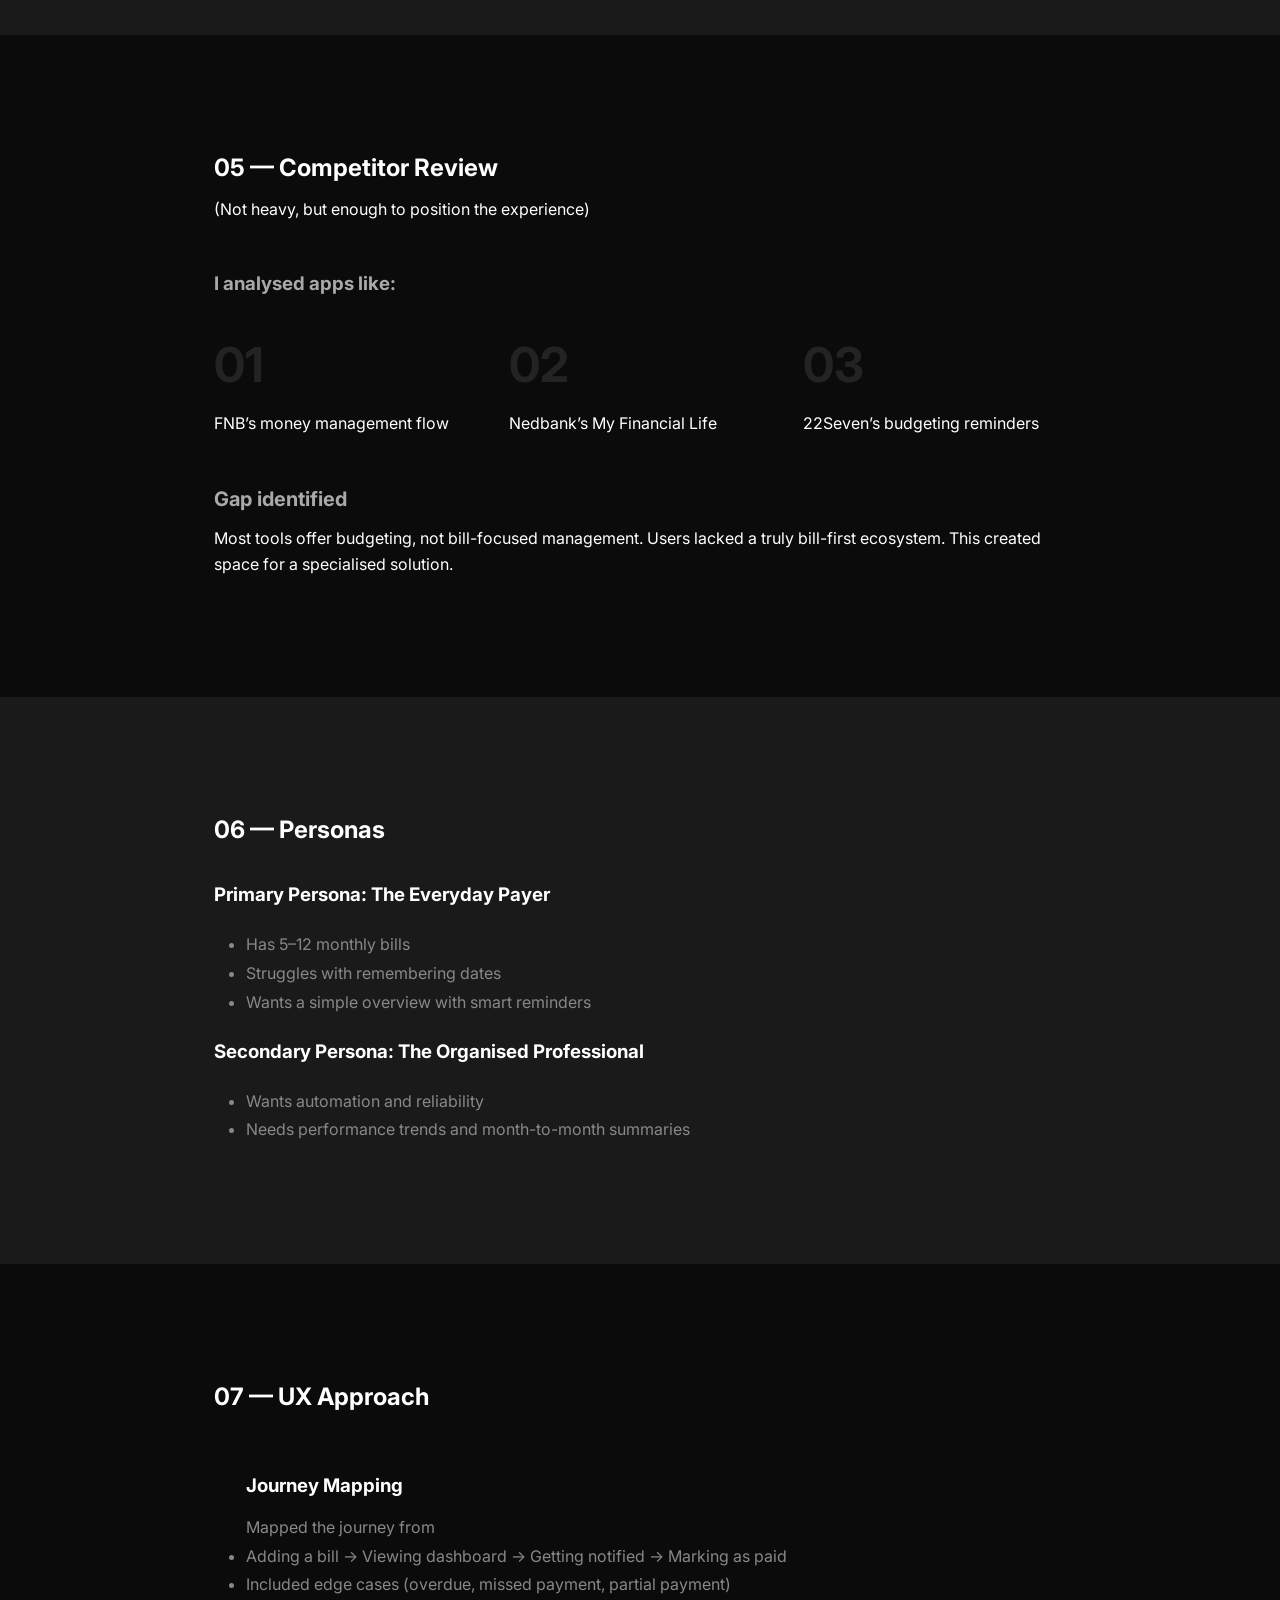
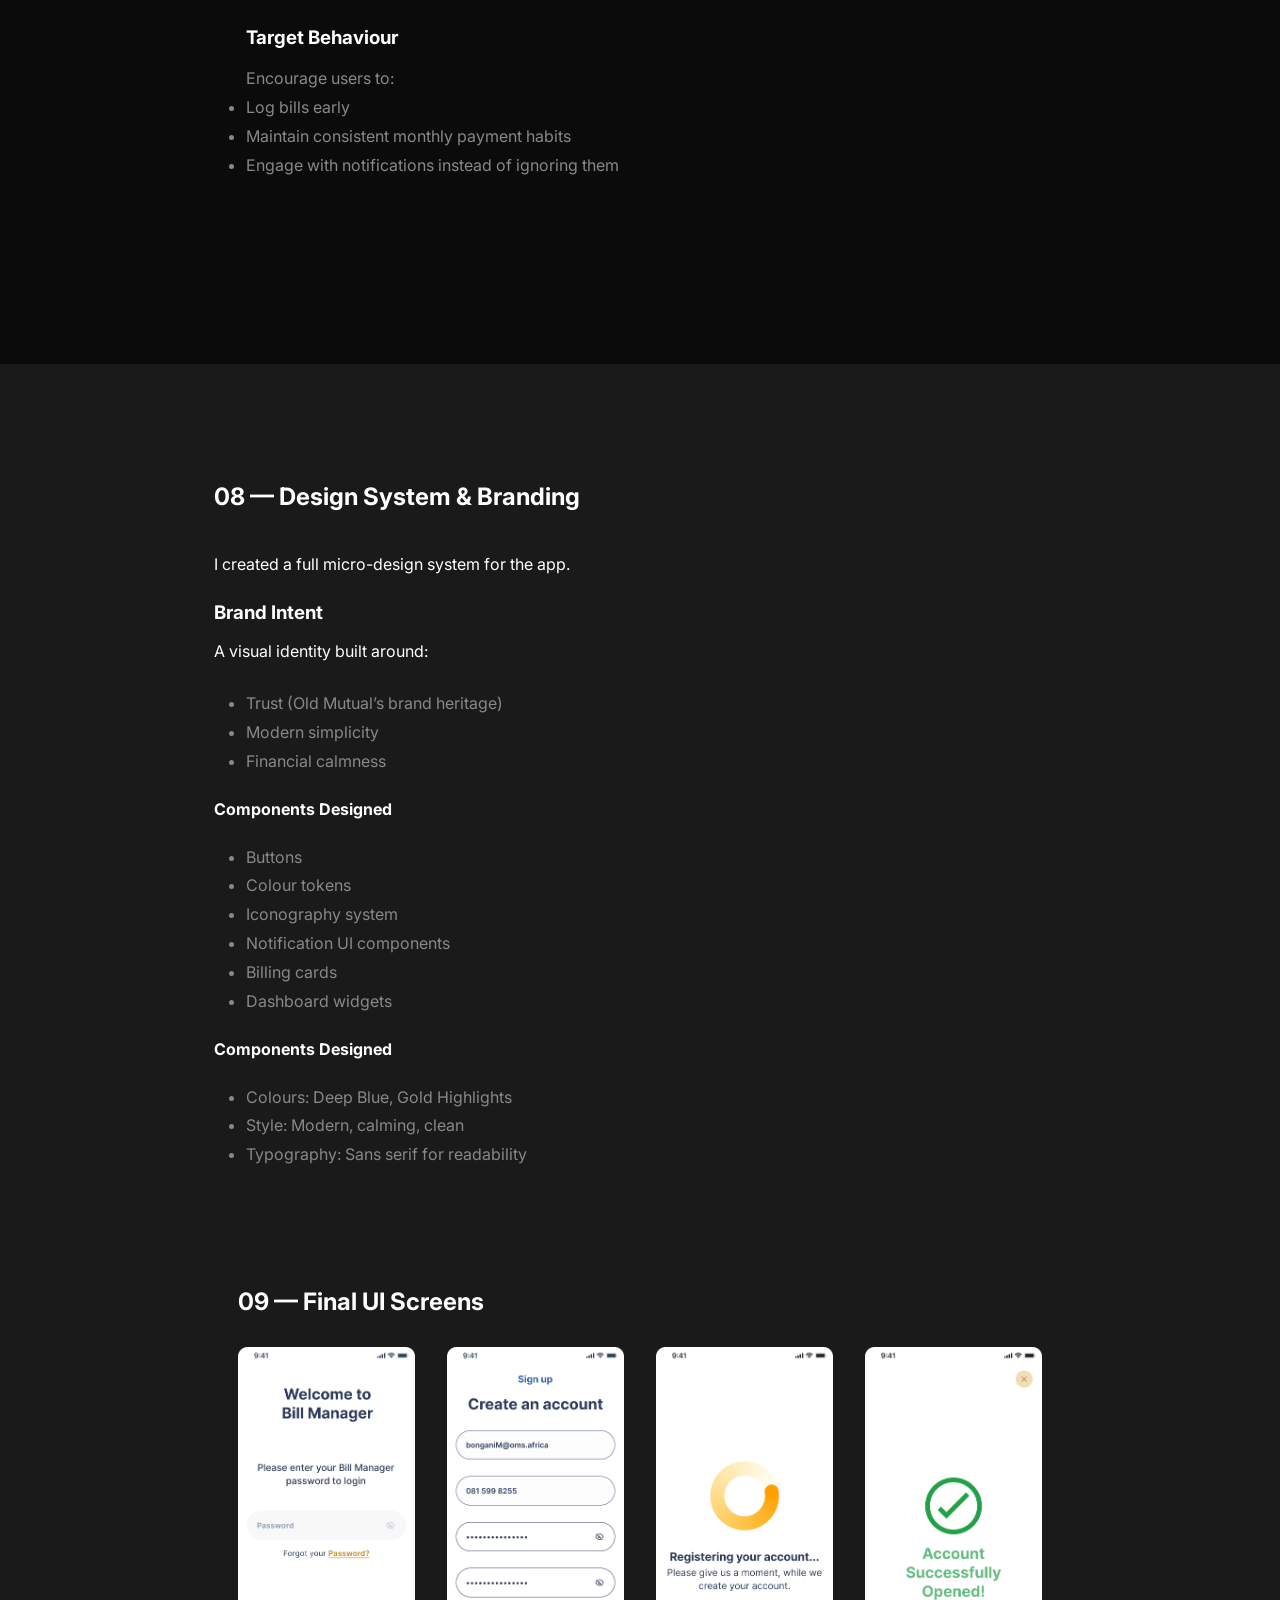
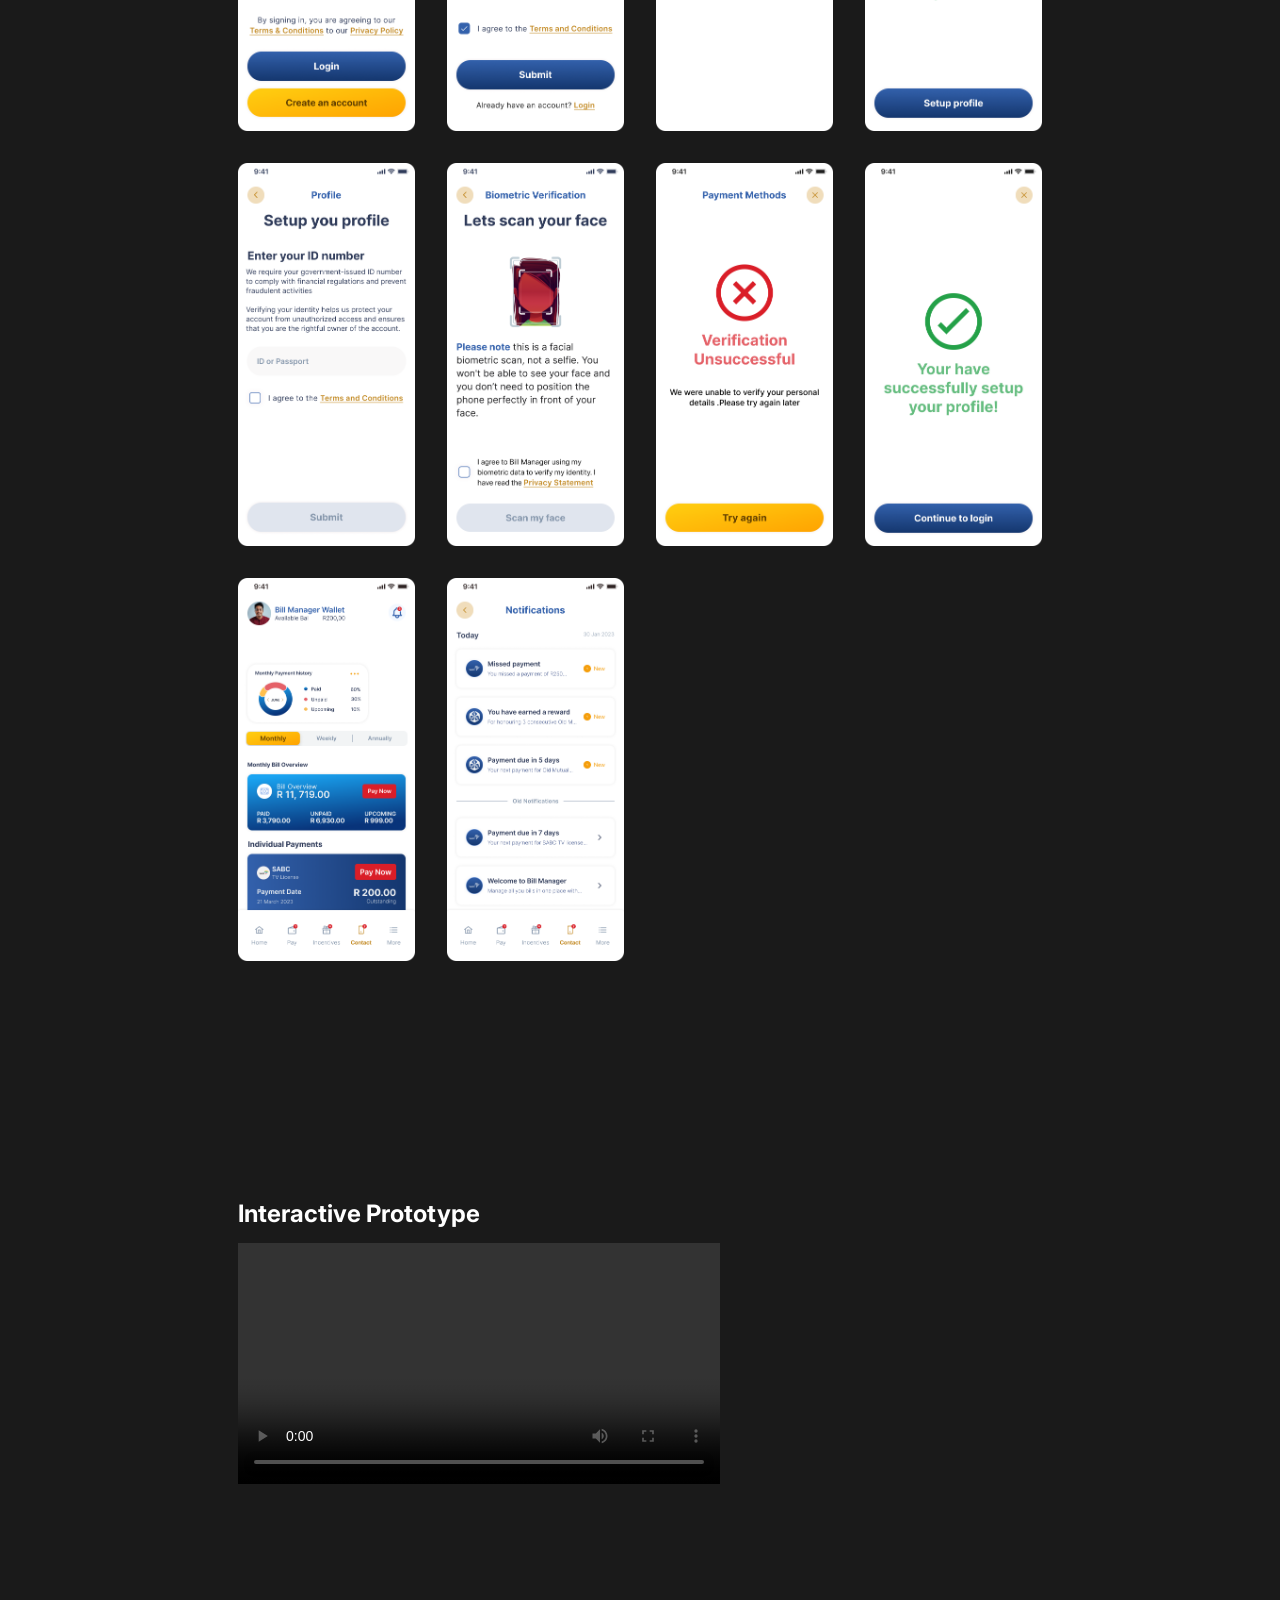
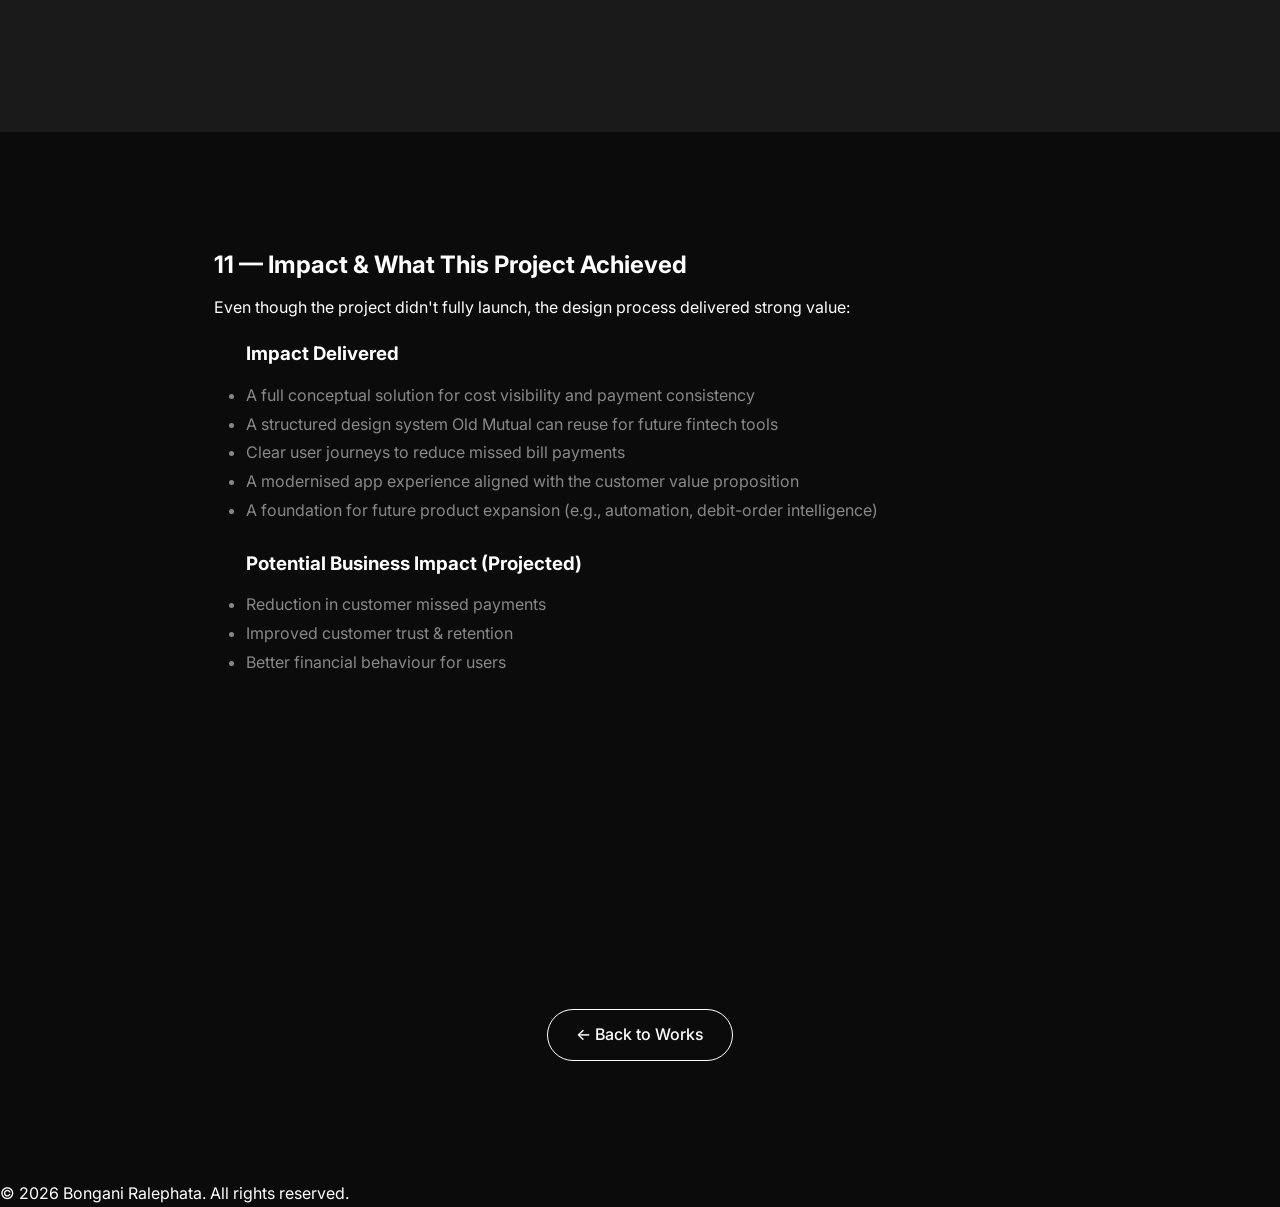
==== commit c03515ee: "Added and changed few things" ====
--- a/Bill-manager.html
+++ b/Bill-manager.html
@@ -19,7 +19,7 @@
             <li><a href="index.html#about">About</a></li>
             <li><a href="index.html#contact">Contact</a></li>
         </ul>
-        <a href="index.html#contact" class="btn btn-primary">Let's Talk</a>
+        <a href="assets/Bongani Ralephata CV.pdf"  class="btn btn-secondary">Download Resume</a>
     </nav>
 
     <main id="main-content">
@@ -27,8 +27,8 @@
         <header class="cs-hero">
             <div class="container">
                 <h1 class="cs-title">Bill Manager</h1>
-                <p class="cs-subtitle">A complete overhaul of a banking interface focusing on accessibility and user
-                    retention.</p>
+                <p class="cs-subtitle">A complete overhaul of a <span><strong>mobile banking interface</strong></span> focusing on accessibility
+                                and user retention.</p>
 
                 <div class="cs-meta-grid">
                     <div class="cs-meta-item">
@@ -54,9 +54,7 @@
                    
                 </div>
 
-                <div class="cs-hero-image">
-                    <img src="assets/images/1.png" alt="Bill Manager Hero" loading="eager">
-                </div>
+                
             </div>
         </header>
 
@@ -87,7 +85,7 @@
         <!-- 02 — Project Context -->
         <section class="cs-section bg-gray">
             <div class="container cs-content-width">
-                <h2>02 — Project Context</h2>
+                <h2>02 — My responsibility</h2>
                 <p>This was a greenfield initiative. I was the only UI/UX designer, responsible for:
                     <ul class="cs-list">
                 <li>Brand identity (logo, colour palette, typography)</li>
@@ -275,13 +273,7 @@
                     <h2>07 — UX Approach</h2>
                     <br>
                 <ul class="cs-list">
-                    <h3 style="color: white;">Task Flows</h3>
-                    <p>Mapped the journey from</p>
-                    <li>Adding a bill → Viewing dashboard → Getting notified → Marking as paid
-                    </li>
-
-                    <li>Included edge cases (overdue, missed payment, partial payment)</li>
-                    <br>
+                    
 
                     <h3 style="color: white;">Journey Mapping</h3>
                     <p>Mapped the journey from</p>
@@ -371,7 +363,7 @@
         <section class="cs-section bg-gray">
             <div class="container cs-content-width">
                 <h2>Interactive Prototype</h2>
-                <video controls width="100%">
+                <video controls width="60%">
   <source src="assets/images/Recording 2025-12-11 125152.mp4" type="video/mp4">
   Your browser does not support the video tag.
 </video>
@@ -452,7 +444,7 @@
     </main>
 
     <footer>
-        <p>&copy; 2024 Bongani Ralephata. All rights reserved.</p>
+        <p>&copy; 2026 Bongani Ralephata. All rights reserved.</p>
     </footer>
 
     <script src="js/script.js"></script>
--- a/css/style.css
+++ b/css/style.css
@@ -114,6 +114,7 @@
 .btn-primary {
     background-color: var(--color-orange);
     color: var(--color-white);
+   
 }
 
 .btn-primary:hover {
@@ -132,6 +133,23 @@
     color: var(--color-black);
     transform: translateY(-2px);
 }
+
+.btn-secondary {
+    display: inline-block;
+  padding: 12px 24px;
+  background-color: transparent;
+  color: white;
+  border: 2px solid var(--color-orange);
+  --border-radius-sm: 8px;
+  --border-radius-md: 16px;
+  text-decoration: none;
+}
+
+.btn-secondary:hover{
+   background-color: rgba(255, 146, 3, 0.3);
+   transform: translateY(-2px);
+}
+
 
 /* Navbar (Basic) */
 .navbar {
@@ -550,8 +568,9 @@
 }
 
 .cs-content-width {
-    max-width: 800px;
+    max-width: 900px;
     margin: 0 auto;
+    justify-content: center;
 }
 
 .bg-gray {
@@ -602,10 +621,18 @@
 
 .cs-gallery {
     display: grid;
-    grid-template-columns: repeat(2, minmax(20px, 1fr));
+    grid-template-columns: repeat(4, minmax(50px, 1fr));
     gap: var(--spacing-lg);
     margin-top: var(--spacing-lg);
-    padding-right:50%;
+    
+   
+}
+.cs-gallery-obse {
+    display: grid;
+    grid-template-columns: repeat(2, minmax(50px, 1fr));
+    gap: var(--spacing-lg);
+    margin-top: var(--spacing-lg);
+    
    
 }
 
